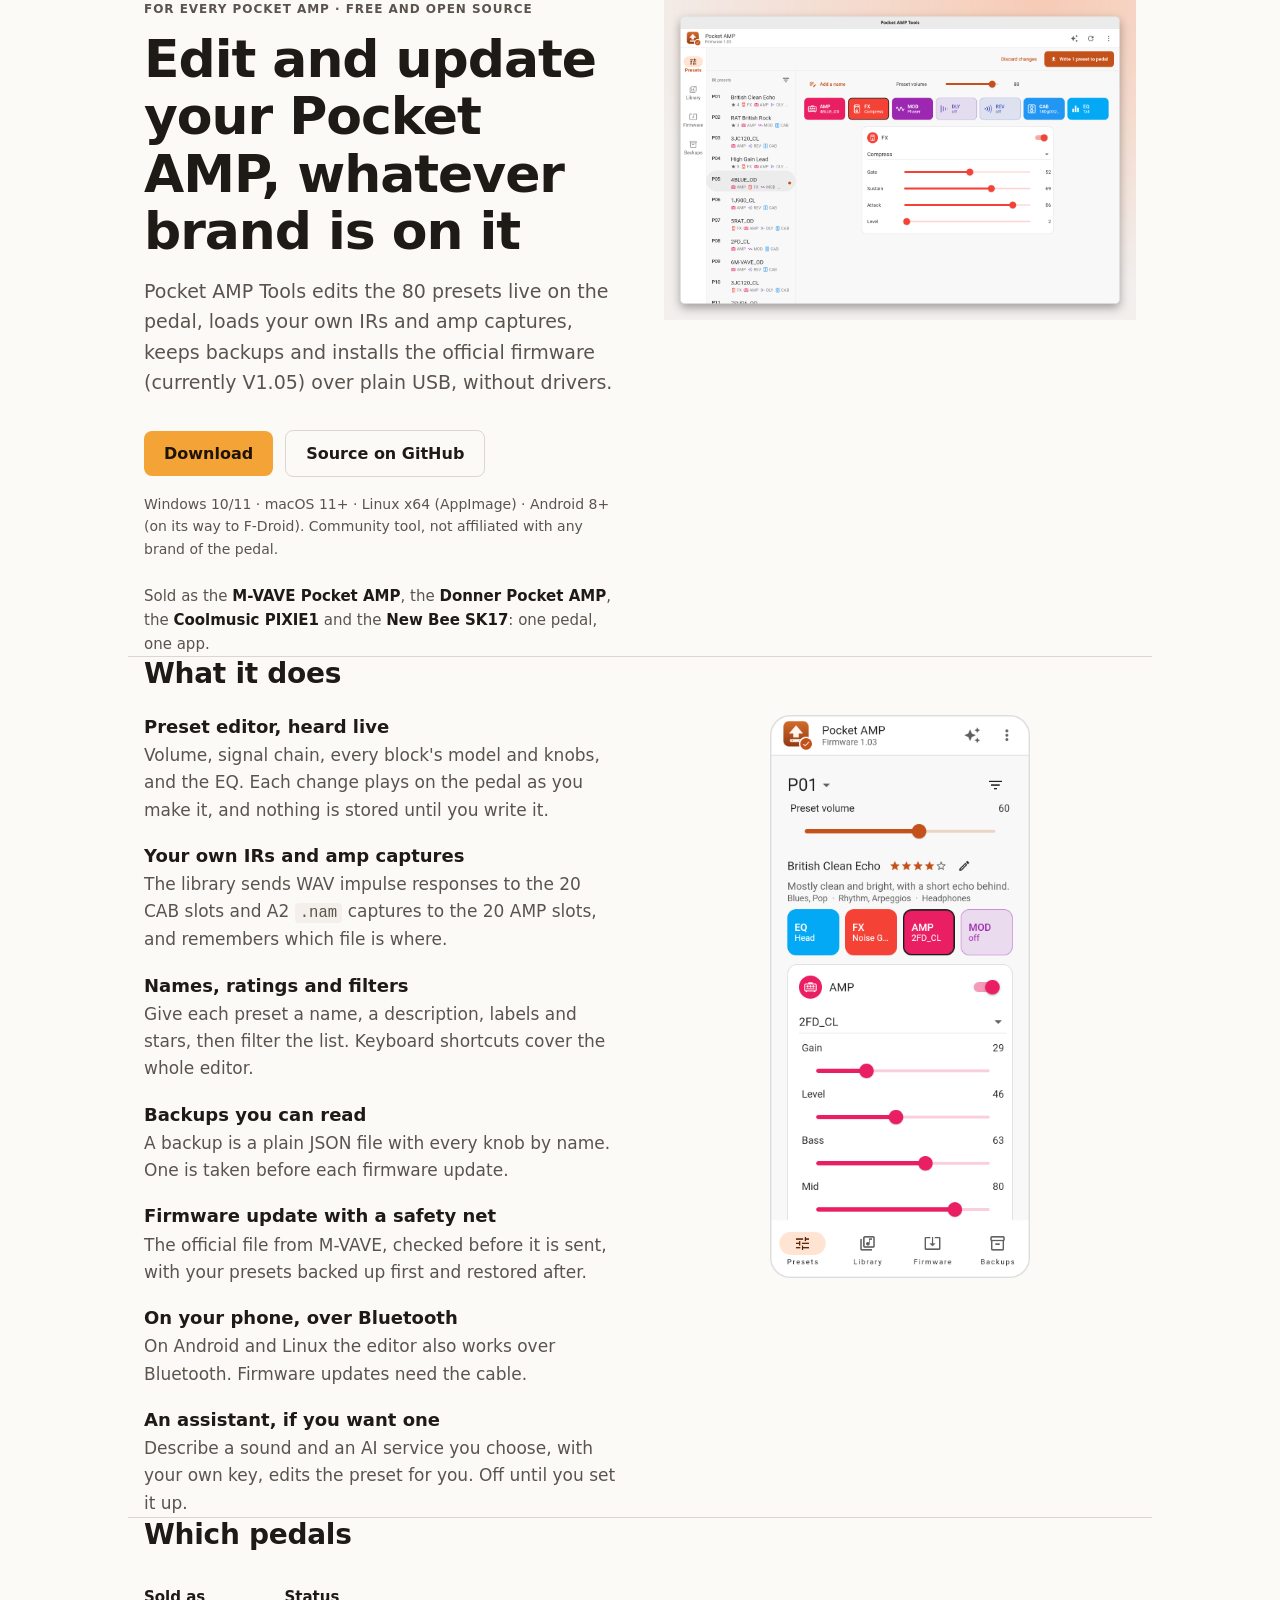
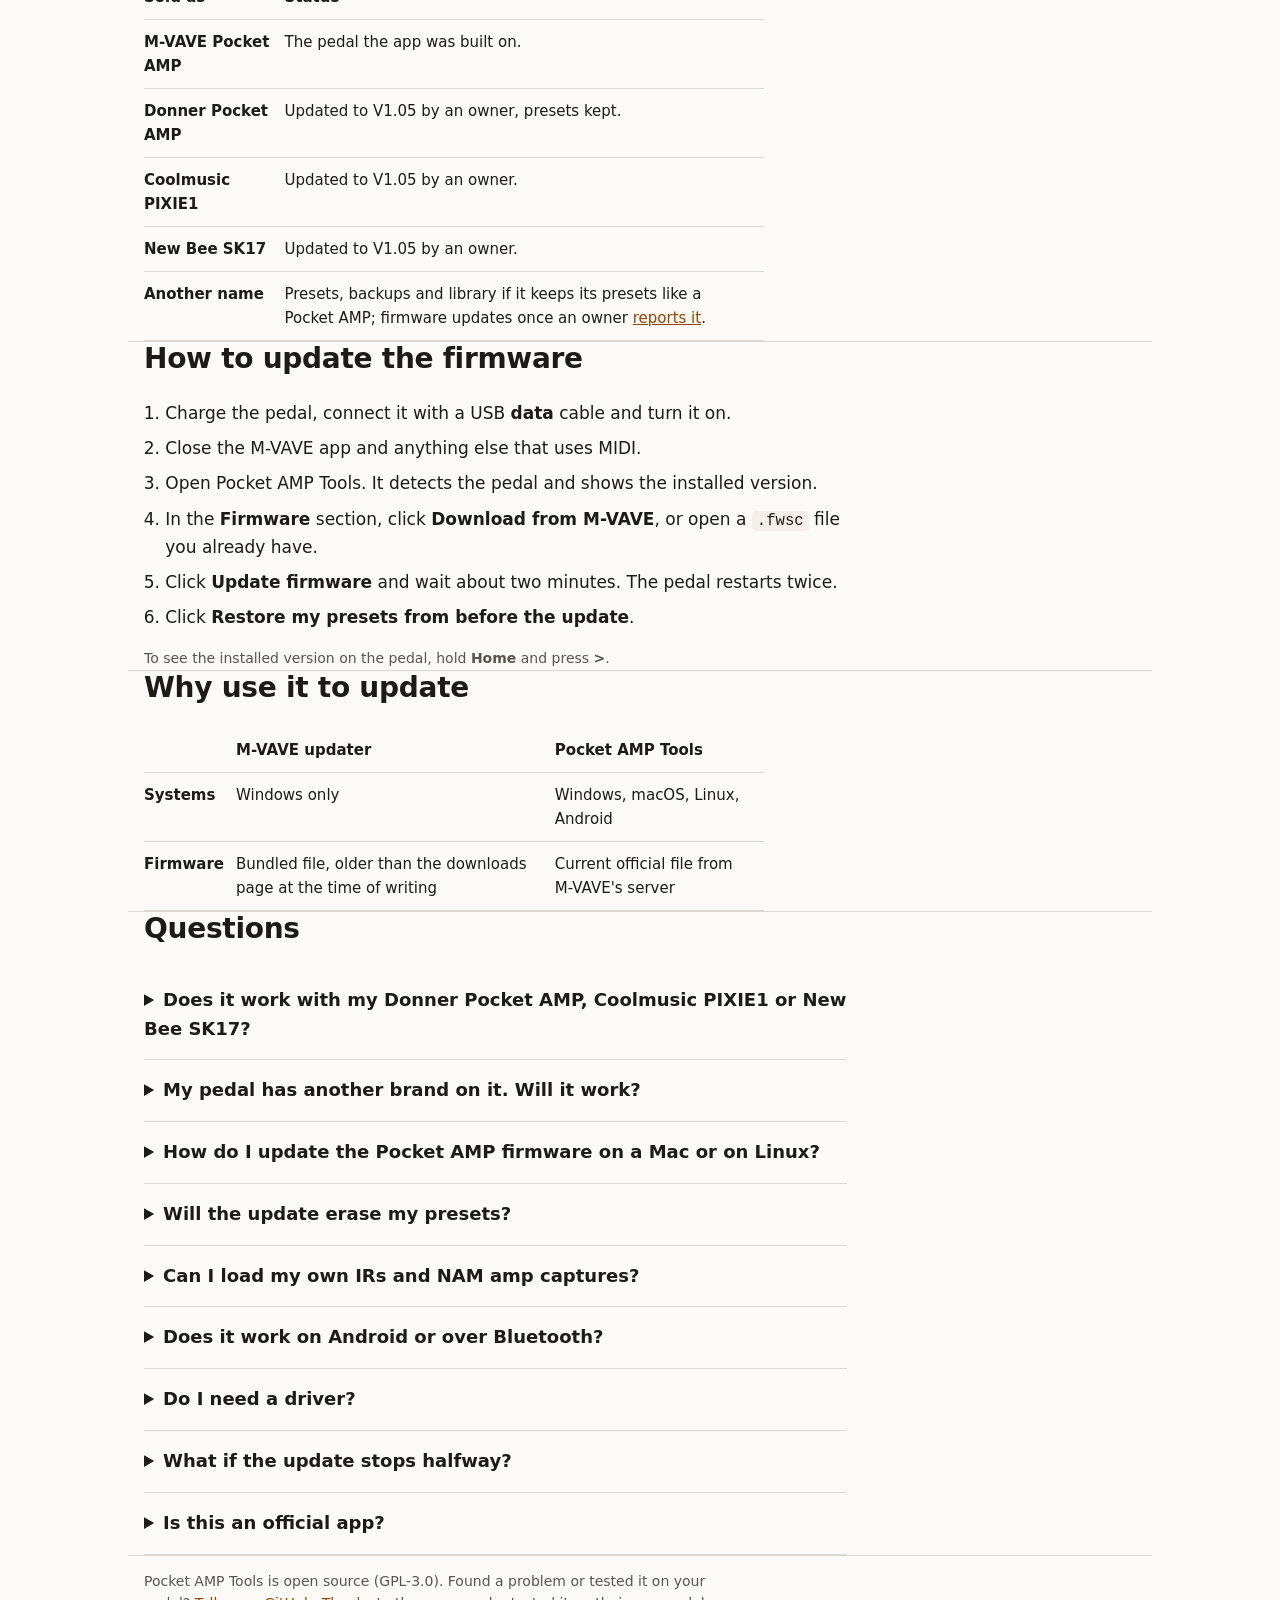
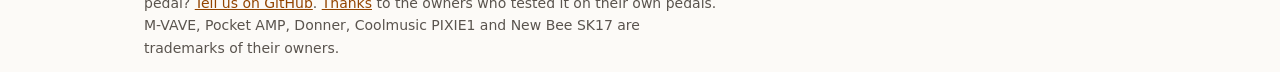
==== docs/index.html @ c62e87e2 "docs: describe 0.3.0 and address every brand of the pedal README, website, store listing and issue f" ====
<!doctype html>
<html lang="en">
<head>
<meta charset="utf-8">
<meta name="viewport" content="width=device-width, initial-scale=1">
<title>Pocket AMP editor and firmware update: M-VAVE, Donner, PIXIE1, SK17 · Pocket AMP Tools</title>
<meta name="description" content="Free, open source app for the Pocket AMP guitar pedal, whatever brand is on it: M-VAVE, Donner, Coolmusic PIXIE1 or New Bee SK17. Edit presets live, load your own IRs and NAM captures, back up, and update the firmware to V1.05 from macOS, Linux, Windows or Android.">
<link rel="canonical" href="https://vitoramaral10.github.io/pocket-amp-tools/">
<meta property="og:type" content="website">
<meta property="og:title" content="Edit and update your Pocket AMP, whatever brand is on it">
<meta property="og:description" content="Free, open source preset editor and firmware updater for the M-VAVE and Donner Pocket AMP, the Coolmusic PIXIE1 and the New Bee SK17. macOS, Linux, Windows and Android.">
<meta property="og:url" content="https://vitoramaral10.github.io/pocket-amp-tools/">
<meta property="og:image" content="https://vitoramaral10.github.io/pocket-amp-tools/social-preview.png">
<meta name="twitter:card" content="summary_large_image">
<meta name="color-scheme" content="light dark">
<link rel="icon" type="image/png" href="icon.png">
<link rel="apple-touch-icon" href="icon.png">
<script type="application/ld+json">
{
  "@context": "https://schema.org",
  "@graph": [
    {
      "@type": "SoftwareApplication",
      "name": "Pocket AMP Tools",
      "description": "Preset editor, IR and amp capture library, backups and firmware updater for the Pocket AMP guitar pedal, sold as the M-VAVE Pocket AMP, Donner Pocket AMP, Coolmusic PIXIE1 and New Bee SK17.",
      "applicationCategory": "MultimediaApplication",
      "operatingSystem": "Windows 10, Windows 11, macOS 11+, Linux, Android 8+",
      "softwareVersion": "0.3.0",
      "license": "https://www.gnu.org/licenses/gpl-3.0.html",
      "offers": {
        "@type": "Offer",
        "price": "0",
        "priceCurrency": "USD"
      },
      "downloadUrl": "https://github.com/vitoramaral10/pocket-amp-tools/releases",
      "codeRepository": "https://github.com/vitoramaral10/pocket-amp-tools",
      "screenshot": "https://vitoramaral10.github.io/pocket-amp-tools/screenshot-light.png"
    },
    {
      "@type": "FAQPage",
      "mainEntity": [
        {
          "@type": "Question",
          "name": "Does it work with my Donner Pocket AMP, Coolmusic PIXIE1 or New Bee SK17?",
          "acceptedAnswer": {
            "@type": "Answer",
            "text": "Yes. They are the same pedal as the M-VAVE Pocket AMP under another name, and owners of each one have updated theirs to firmware V1.05 with this app. Editing presets, backups and the library work the same on all of them. A firmware update needs a separate confirmation, because afterwards the pedal reports itself as a Pocket AMP."
          }
        },
        {
          "@type": "Question",
          "name": "My pedal has another brand on it. Will it work?",
          "acceptedAnswer": {
            "@type": "Answer",
            "text": "Probably, if it is a Pocket AMP inside. A pedal whose name is not on the list but keeps its presets like a Pocket AMP is detected as presets only: editing, backups and the library work, and firmware updates stay blocked until an owner confirms the name. Other pedals are refused, because a different pedal that speaks the same protocol would be bricked by this firmware."
          }
        },
        {
          "@type": "Question",
          "name": "How do I update the Pocket AMP firmware on a Mac or on Linux?",
          "acceptedAnswer": {
            "@type": "Answer",
            "text": "M-VAVE's updater runs only on Windows. Pocket AMP Tools runs on macOS 11 or newer, Linux, Windows and Android: connect the pedal with a USB data cable, open the Firmware section, click Download from M-VAVE, then Update firmware. It takes about two minutes."
          }
        },
        {
          "@type": "Question",
          "name": "Will the update erase my presets?",
          "acceptedAnswer": {
            "@type": "Answer",
            "text": "A firmware update can overwrite some presets and their EQ. The app backs up all 80 presets and their EQ before updating and restores only what changed afterwards."
          }
        },
        {
          "@type": "Question",
          "name": "Can I load my own IRs and NAM amp captures?",
          "acceptedAnswer": {
            "@type": "Answer",
            "text": "Yes. The Library section sends a WAV impulse response (44.1 kHz, mono, 24-bit, 2048 samples) to any of the 20 CAB slots and an A2 .nam capture from TONE3000 to any of the 20 AMP slots, and remembers which file went to which slot."
          }
        },
        {
          "@type": "Question",
          "name": "Does it work on Android or over Bluetooth?",
          "acceptedAnswer": {
            "@type": "Answer",
            "text": "Yes. On Android 8 or newer and on Linux the app reaches the pedal over Bluetooth to read, edit and write presets. Firmware updates always need the USB cable. Windows and macOS use USB only."
          }
        },
        {
          "@type": "Question",
          "name": "Do I need a driver?",
          "acceptedAnswer": {
            "@type": "Answer",
            "text": "No. The pedal is a standard USB-MIDI device, and the app uses the MIDI support built into Windows, macOS, Linux and Android."
          }
        },
        {
          "@type": "Question",
          "name": "What if the update stops halfway?",
          "acceptedAnswer": {
            "@type": "Answer",
            "text": "Reconnect the pedal and click Detect pedal. A pedal left in update mode is shown as such, and Resume update writes the firmware again."
          }
        },
        {
          "@type": "Question",
          "name": "Is this an official app?",
          "acceptedAnswer": {
            "@type": "Answer",
            "text": "No. It is a free community tool under the GPL-3.0 license, not affiliated with M-VAVE, Donner, Coolmusic or New Bee. It installs the official firmware file published by M-VAVE and does not ship the firmware itself."
          }
        }
      ]
    }
  ]
}
</script>
<style>
:root {
  --bg: oklch(0.985 0.004 70);
  --surface: oklch(0.955 0.008 70);
  --content: oklch(0.22 0.01 70);
  --content-muted: oklch(0.45 0.012 70);
  --border: oklch(0.88 0.01 70);
  --accent: oklch(0.78 0.15 70);
  --accent-hover: oklch(0.72 0.15 70);
  --accent-fg: oklch(0.2 0.03 70);
  --link: oklch(0.48 0.13 55);
  --ring: oklch(0.55 0.15 55);
  --radius: 8px;
}
@media (prefers-color-scheme: dark) {
  :root {
    --bg: oklch(0.17 0.006 70);
    --surface: oklch(0.22 0.008 70);
    --content: oklch(0.93 0.006 70);
    --content-muted: oklch(0.72 0.01 70);
    --border: oklch(0.32 0.01 70);
    --accent: oklch(0.8 0.13 70);
    --accent-hover: oklch(0.85 0.12 70);
    --link: oklch(0.82 0.11 70);
    --ring: oklch(0.82 0.11 70);
  }
}
* { box-sizing: border-box; }
body {
  margin: 0;
  background: var(--bg);
  color: var(--content);
  font: 400 17px/1.6 system-ui, -apple-system, "Segoe UI", Roboto, sans-serif;
}
.wrap { max-width: 64rem; margin: 0 auto; padding: 0 16px; }
.prose { max-width: 65ch; }
a { color: var(--link); }
a:focus-visible, summary:focus-visible { outline: 2px solid var(--ring); outline-offset: 3px; border-radius: 4px; }
header { padding: 64px 0 48px; }
.eyebrow { font-size: 12px; font-weight: 600; letter-spacing: .08em; text-transform: uppercase; color: var(--content-muted); margin: 0 0 12px; }
h1 { font-size: clamp(32px, 5vw, 52px); line-height: 1.1; letter-spacing: -.02em; font-weight: 700; margin: 0 0 16px; max-width: 20ch; }
.lead { font-size: 19px; color: var(--content-muted); margin: 0 0 32px; }
.actions { display: flex; flex-wrap: wrap; gap: 12px; align-items: center; }
.btn {
  display: inline-flex; align-items: center; min-height: 44px; padding: 10px 20px;
  border-radius: var(--radius); font-weight: 600; font-size: 16px; text-decoration: none;
  transition: background-color .15s ease-out;
}
.btn-primary { background: var(--accent); color: var(--accent-fg); }
.btn-primary:hover { background: var(--accent-hover); }
.btn-secondary { color: var(--content); border: 1px solid var(--border); }
.btn-secondary:hover { background: var(--surface); }
.btn:focus-visible { outline: 2px solid var(--ring); outline-offset: 3px; }
.note { font-size: 14px; color: var(--content-muted); margin: 16px 0 0; }
.shot { display: block; width: 100%; max-width: 480px; height: auto; }
.phone { display: block; width: 100%; max-width: 260px; height: auto; margin: 0 auto; }
.brands { font-size: 15px; color: var(--content-muted); margin: 24px 0 0; }
.brands strong { color: var(--content); font-weight: 600; }
h3 { font-size: 18px; line-height: 1.3; font-weight: 600; margin: 0 0 4px; }
.features { list-style: none; padding: 0; }
.features li + li { margin-top: 20px; }
.features p { margin: 0; color: var(--content-muted); }
section { padding: 48px 0; border-top: 1px solid var(--border); }
h2 { font-size: 28px; line-height: 1.2; letter-spacing: -.01em; font-weight: 600; margin: 0 0 24px; }
.grid { display: grid; gap: 48px; align-items: start; }
@media (min-width: 860px) { .grid { grid-template-columns: 1fr 1fr; } }
ol, ul { padding-left: 1.25em; margin: 0; }
li + li { margin-top: 8px; }
table { border-collapse: collapse; width: 100%; font-size: 15px; }
th, td { text-align: left; padding: 10px 12px 10px 0; border-bottom: 1px solid var(--border); vertical-align: top; }
th { font-weight: 600; }
details { border-bottom: 1px solid var(--border); padding: 16px 0; }
summary { cursor: pointer; font-weight: 600; font-size: 18px; }
details p { margin: 12px 0 0; color: var(--content-muted); }
footer { padding: 32px 0 64px; border-top: 1px solid var(--border); font-size: 14px; color: var(--content-muted); }
code { font-size: .92em; background: var(--surface); padding: 1px 5px; border-radius: 4px; }
@media (prefers-reduced-motion: reduce) { * { transition-duration: .01ms !important; } }
</style>
</head>
<body>
<main>
  <header class="wrap">
    <div class="grid">
      <div>
        <p class="eyebrow">For every Pocket AMP · free and open source</p>
        <h1>Edit and update your Pocket AMP, whatever brand is on it</h1>
        <p class="lead prose">Pocket AMP Tools edits the 80 presets live on the pedal, loads your own IRs and amp captures, keeps backups and installs the official firmware (currently V1.05) over plain USB, without drivers.</p>
        <div class="actions">
          <a class="btn btn-primary" href="https://github.com/vitoramaral10/pocket-amp-tools/releases">Download</a>
          <a class="btn btn-secondary" href="https://github.com/vitoramaral10/pocket-amp-tools">Source on GitHub</a>
        </div>
        <p class="note">Windows 10/11 · macOS 11+ · Linux x64 (AppImage) · Android 8+ (on its way to F-Droid). Community tool, not affiliated with any brand of the pedal.</p>
        <p class="brands">Sold as the <strong>M-VAVE Pocket AMP</strong>, the <strong>Donner Pocket AMP</strong>, the <strong>Coolmusic PIXIE1</strong> and the <strong>New Bee SK17</strong>: one pedal, one app.</p>
      </div>
      <picture>
        <source srcset="screenshot-dark.png" media="(prefers-color-scheme: dark)">
        <img class="shot" src="screenshot-light.png" width="2752" height="1864" alt="Pocket AMP Tools window: the preset editor with the 80 presets, the signal chain, and the open block's model and knobs, played live on the pedal">
      </picture>
    </div>
  </header>

  <section class="wrap">
    <h2>What it does</h2>
    <div class="grid">
      <ul class="features prose">
        <li><h3>Preset editor, heard live</h3>
          <p>Volume, signal chain, every block's model and knobs, and the EQ. Each change plays on the pedal as you make it, and nothing is stored until you write it.</p></li>
        <li><h3>Your own IRs and amp captures</h3>
          <p>The library sends WAV impulse responses to the 20 CAB slots and A2 <code>.nam</code> captures to the 20 AMP slots, and remembers which file is where.</p></li>
        <li><h3>Names, ratings and filters</h3>
          <p>Give each preset a name, a description, labels and stars, then filter the list. Keyboard shortcuts cover the whole editor.</p></li>
        <li><h3>Backups you can read</h3>
          <p>A backup is a plain JSON file with every knob by name. One is taken before each firmware update.</p></li>
        <li><h3>Firmware update with a safety net</h3>
          <p>The official file from M-VAVE, checked before it is sent, with your presets backed up first and restored after.</p></li>
        <li><h3>On your phone, over Bluetooth</h3>
          <p>On Android and Linux the editor also works over Bluetooth. Firmware updates need the cable.</p></li>
        <li><h3>An assistant, if you want one</h3>
          <p>Describe a sound and an AI service you choose, with your own key, edits the preset for you. Off until you set it up.</p></li>
      </ul>
      <picture>
        <source srcset="screenshot-phone-dark.png" media="(prefers-color-scheme: dark)">
        <img class="phone" src="screenshot-phone-light.png" width="720" height="1560" loading="lazy" alt="Pocket AMP Tools on a phone: a preset with its name and rating, the signal chain and the knobs of the AMP block">
      </picture>
    </div>
  </section>

  <section class="wrap">
    <h2>Which pedals</h2>
    <table class="prose">
      <thead><tr><th scope="col">Sold as</th><th scope="col">Status</th></tr></thead>
      <tbody>
        <tr><th scope="row">M-VAVE Pocket AMP</th><td>The pedal the app was built on.</td></tr>
        <tr><th scope="row">Donner Pocket AMP</th><td>Updated to V1.05 by an owner, presets kept.</td></tr>
        <tr><th scope="row">Coolmusic PIXIE1</th><td>Updated to V1.05 by an owner.</td></tr>
        <tr><th scope="row">New Bee SK17</th><td>Updated to V1.05 by an owner.</td></tr>
        <tr><th scope="row">Another name</th><td>Presets, backups and library if it keeps its presets like a Pocket AMP; firmware updates once an owner <a href="https://github.com/vitoramaral10/pocket-amp-tools/issues/new/choose">reports it</a>.</td></tr>
      </tbody>
    </table>
  </section>

  <section class="wrap">
    <h2>How to update the firmware</h2>
    <ol class="prose">
      <li>Charge the pedal, connect it with a USB <strong>data</strong> cable and turn it on.</li>
      <li>Close the M-VAVE app and anything else that uses MIDI.</li>
      <li>Open Pocket AMP Tools. It detects the pedal and shows the installed version.</li>
      <li>In the <strong>Firmware</strong> section, click <strong>Download from M-VAVE</strong>, or open a <code>.fwsc</code> file you already have.</li>
      <li>Click <strong>Update firmware</strong> and wait about two minutes. The pedal restarts twice.</li>
      <li>Click <strong>Restore my presets from before the update</strong>.</li>
    </ol>
    <p class="note">To see the installed version on the pedal, hold <strong>Home</strong> and press <strong>&gt;</strong>.</p>
  </section>

  <section class="wrap">
    <h2>Why use it to update</h2>
    <table class="prose">
      <thead><tr><th scope="col"></th><th scope="col">M-VAVE updater</th><th scope="col">Pocket AMP Tools</th></tr></thead>
      <tbody>
        <tr><th scope="row">Systems</th><td>Windows only</td><td>Windows, macOS, Linux, Android</td></tr>
        <tr><th scope="row">Firmware</th><td>Bundled file, older than the downloads page at the time of writing</td><td>Current official file from M-VAVE's server</td></tr>
      </tbody>
    </table>
  </section>

  <section class="wrap">
    <h2>Questions</h2>
    <div class="prose">
      <details><summary>Does it work with my Donner Pocket AMP, Coolmusic PIXIE1 or New Bee SK17?</summary>
        <p>Yes. They are the same pedal as the M-VAVE Pocket AMP under another name, and owners of each one have updated theirs to firmware V1.05 with this app. Editing presets, backups and the library work the same on all of them. A firmware update asks for a separate confirmation, because afterwards the pedal reports itself as a Pocket AMP and there may be no firmware of the original brand to go back to.</p></details>
      <details><summary>My pedal has another brand on it. Will it work?</summary>
        <p>Probably, if it is a Pocket AMP inside. A pedal whose name is not on the list but keeps its presets like a Pocket AMP is detected as <em>presets only</em>: editing, backups and the library work, and firmware updates stay blocked until an owner confirms the name. A different pedal that speaks the same protocol would be bricked by this firmware, so it is refused. <a href="https://github.com/vitoramaral10/pocket-amp-tools/issues/new/choose">Report yours on GitHub</a> to get it listed.</p></details>
      <details><summary>How do I update the Pocket AMP firmware on a Mac or on Linux?</summary>
        <p>M-VAVE's updater runs only on Windows. This app runs on macOS 11 or newer, Linux, Windows and Android: connect the pedal with a USB data cable, open the <strong>Firmware</strong> section, click <strong>Download from M-VAVE</strong>, then <strong>Update firmware</strong>. On a Mac the app is not signed, so the first time right-click it and choose <strong>Open</strong>.</p></details>
      <details><summary>Will the update erase my presets?</summary>
        <p>A firmware update can overwrite some presets and their EQ. The app backs up all 80 presets and their EQ before updating, and restores only what changed. You can also save a backup to a file at any time.</p></details>
      <details><summary>Can I load my own IRs and NAM amp captures?</summary>
        <p>Yes. The <strong>Library</strong> section sends a WAV impulse response (44.1 kHz, mono, 24-bit, 2048 samples) to any of the 20 CAB slots, and an A2 <code>.nam</code> capture from TONE3000 to any of the 20 AMP slots. The pedal cannot give a file back, so the app remembers which one went to which slot.</p></details>
      <details><summary>Does it work on Android or over Bluetooth?</summary>
        <p>Yes. On Android 8 or newer and on Linux the app reaches the pedal over Bluetooth to read, edit and write presets. Firmware updates always need the USB cable (an OTG cable on a phone). Windows and macOS use USB only.</p></details>
      <details><summary>Do I need a driver?</summary>
        <p>No. The pedal is a standard USB-MIDI device. Use a data cable: many USB cables only charge.</p></details>
      <details><summary>What if the update stops halfway?</summary>
        <p>Don't unplug in a hurry. Reconnect the pedal and click <strong>Detect pedal</strong>. A pedal left in update mode is shown as such, and <strong>Resume update</strong> writes the firmware again.</p></details>
      <details><summary>Is this an official app?</summary>
        <p>No. It is a free community tool under GPL-3.0, not affiliated with M-VAVE, Donner, Coolmusic or New Bee. It installs the official firmware file from M-VAVE and does not ship the firmware itself. Use it at your own risk.</p></details>
    </div>
  </section>
</main>
<footer class="wrap">
  <p class="prose">Pocket AMP Tools is open source (GPL-3.0). Found a problem or tested it on your pedal? <a href="https://github.com/vitoramaral10/pocket-amp-tools/issues/new/choose">Tell us on GitHub</a>. <a href="https://github.com/vitoramaral10/pocket-amp-tools#thanks">Thanks</a> to the owners who tested it on their own pedals. M-VAVE, Pocket AMP, Donner, Coolmusic PIXIE1 and New Bee SK17 are trademarks of their owners.</p>
</footer>
</body>
</html>
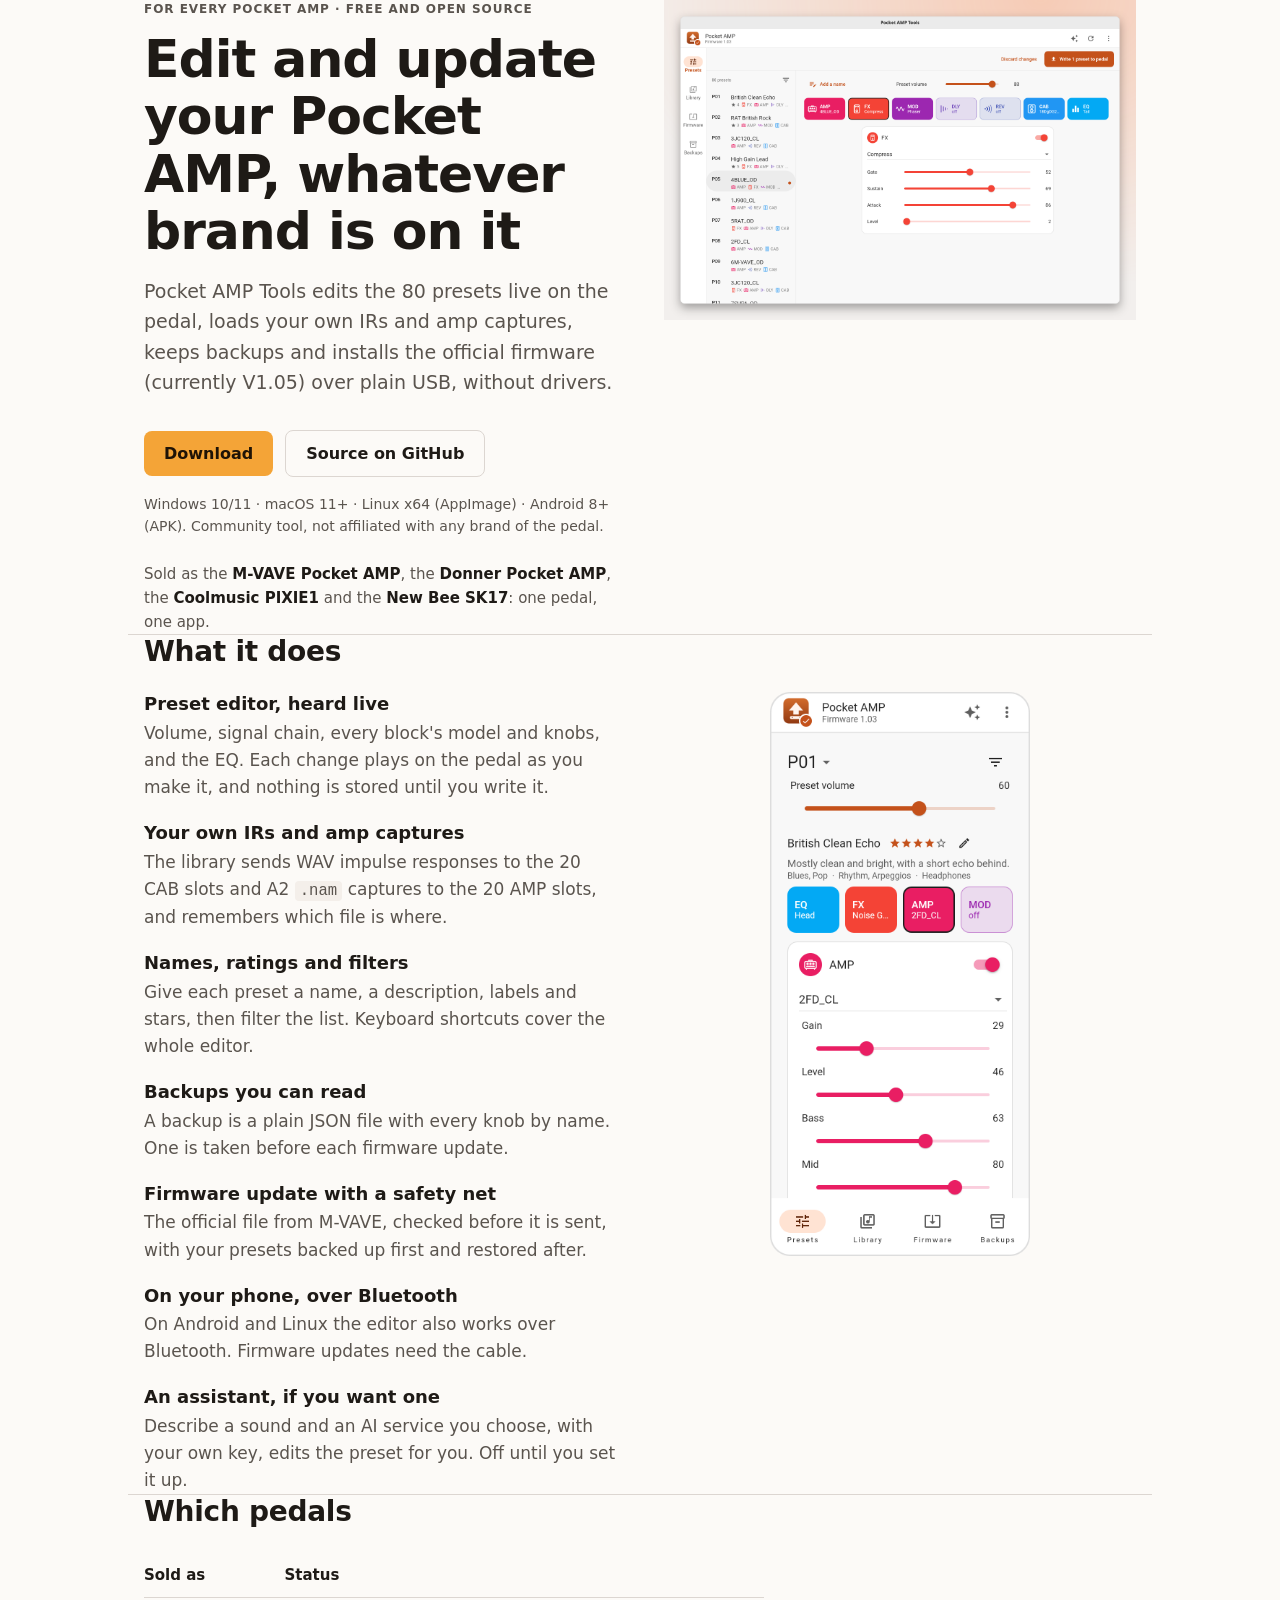
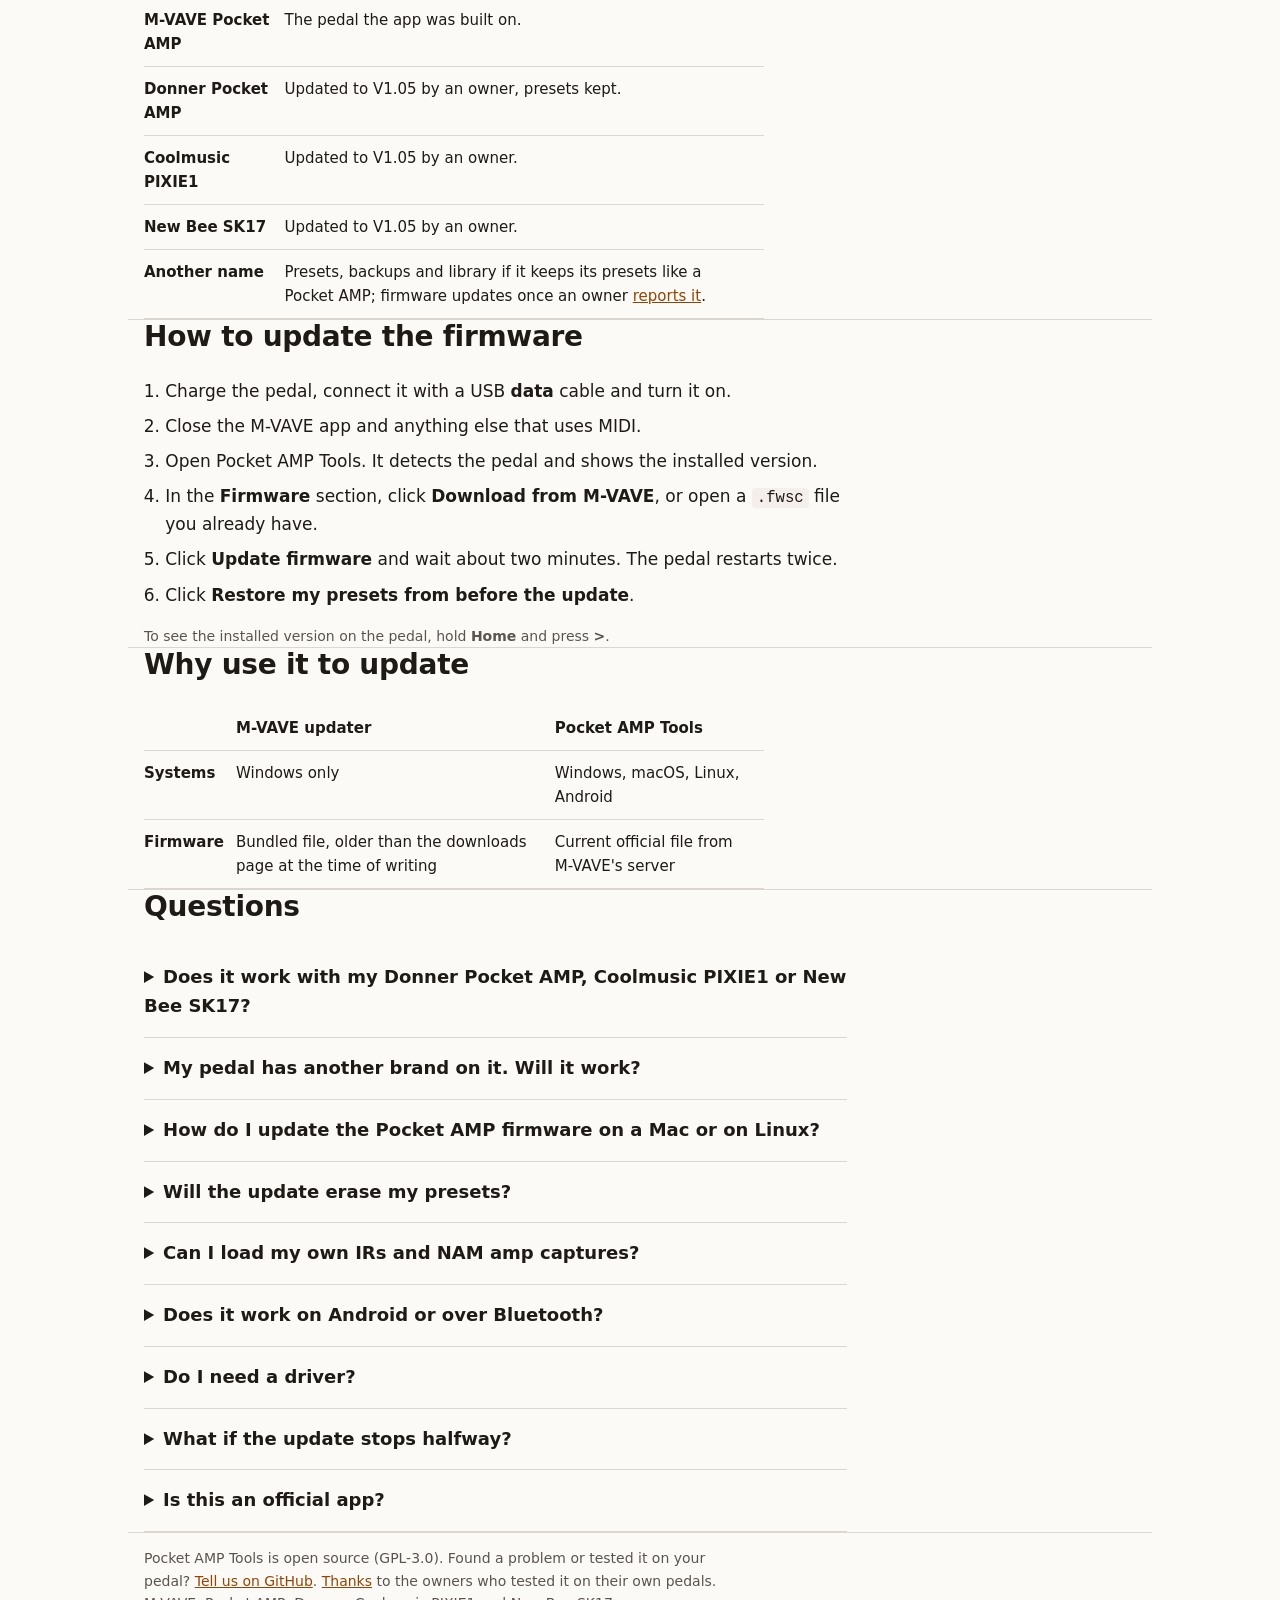
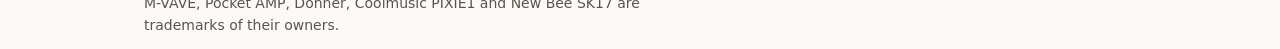
==== commit cc2e973b: "ci: build a signed Android APK for the releases page Gradle keeps the APK unsigned, as F-Droid needs" ====
--- a/docs/index.html
+++ b/docs/index.html
@@ -207,7 +207,7 @@
           <a class="btn btn-primary" href="https://github.com/vitoramaral10/pocket-amp-tools/releases">Download</a>
           <a class="btn btn-secondary" href="https://github.com/vitoramaral10/pocket-amp-tools">Source on GitHub</a>
         </div>
-        <p class="note">Windows 10/11 · macOS 11+ · Linux x64 (AppImage) · Android 8+ (on its way to F-Droid). Community tool, not affiliated with any brand of the pedal.</p>
+        <p class="note">Windows 10/11 · macOS 11+ · Linux x64 (AppImage) · Android 8+ (APK). Community tool, not affiliated with any brand of the pedal.</p>
         <p class="brands">Sold as the <strong>M-VAVE Pocket AMP</strong>, the <strong>Donner Pocket AMP</strong>, the <strong>Coolmusic PIXIE1</strong> and the <strong>New Bee SK17</strong>: one pedal, one app.</p>
       </div>
       <picture>
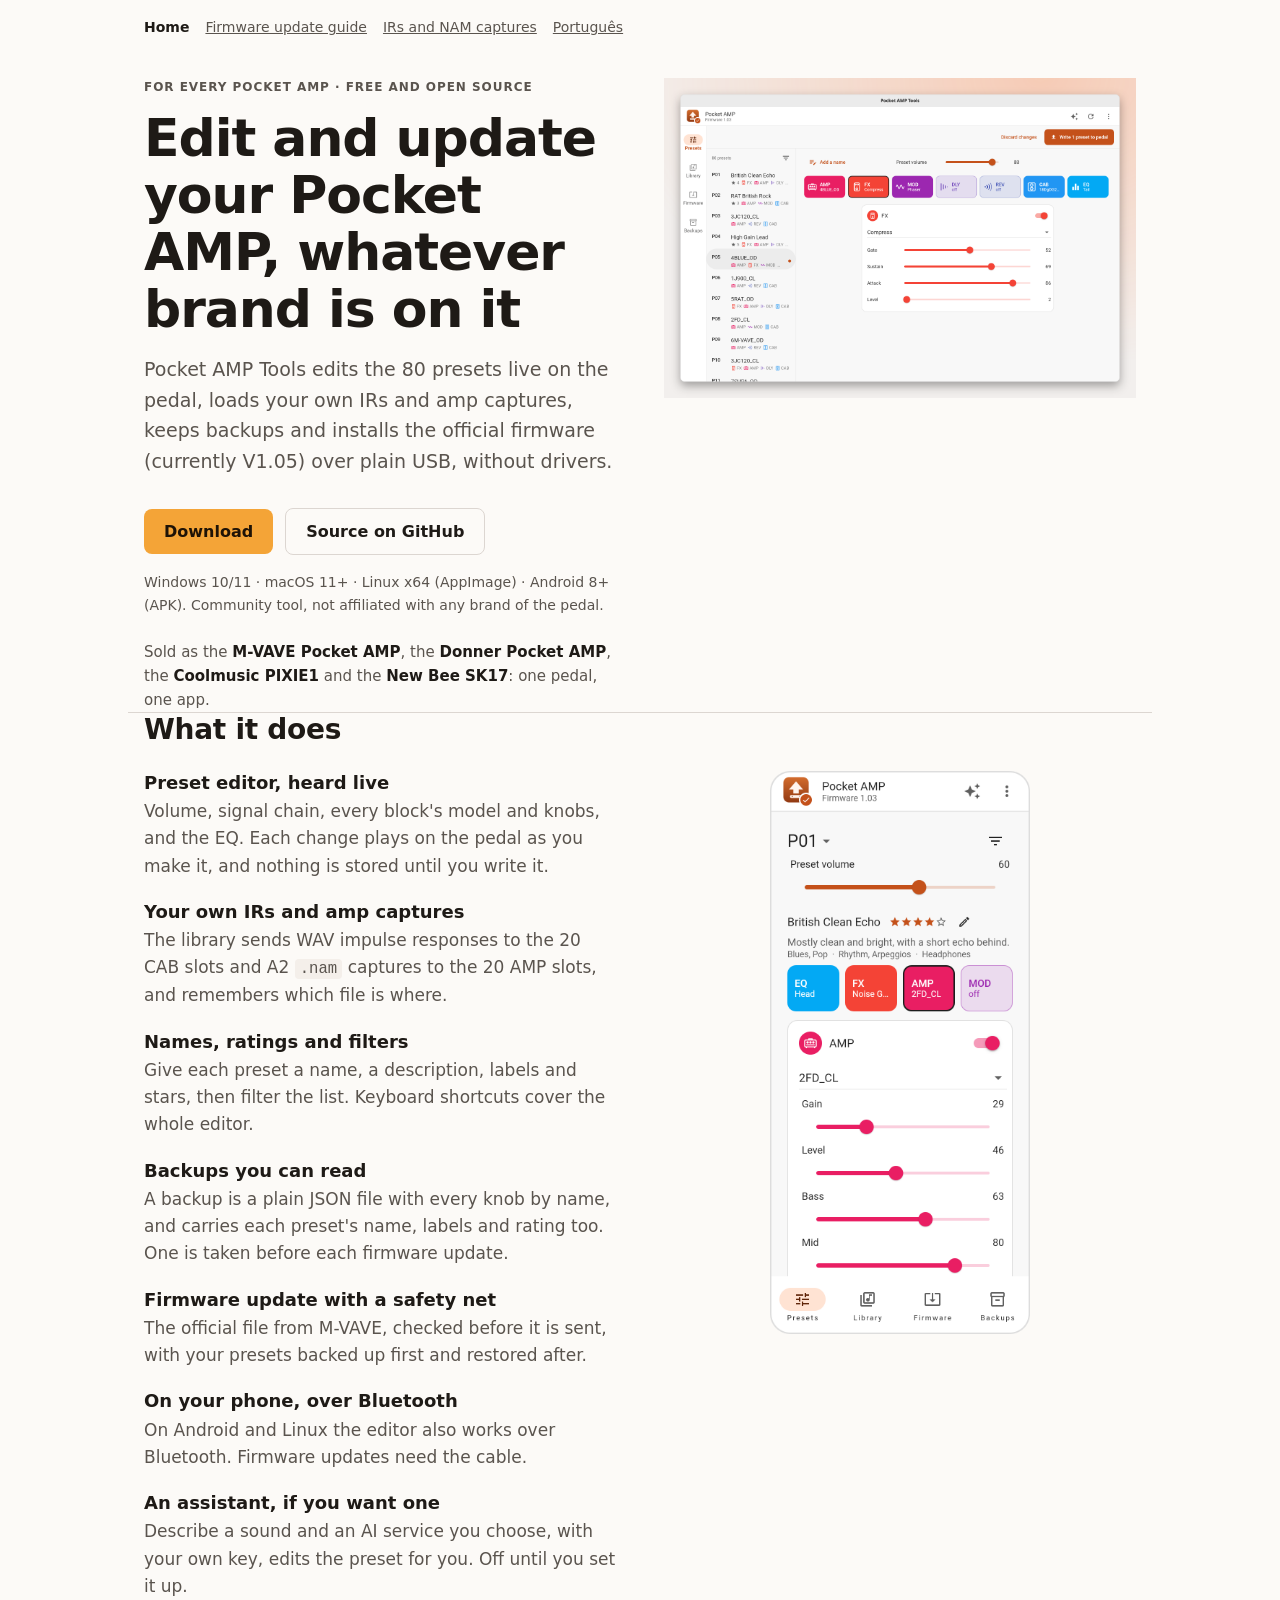
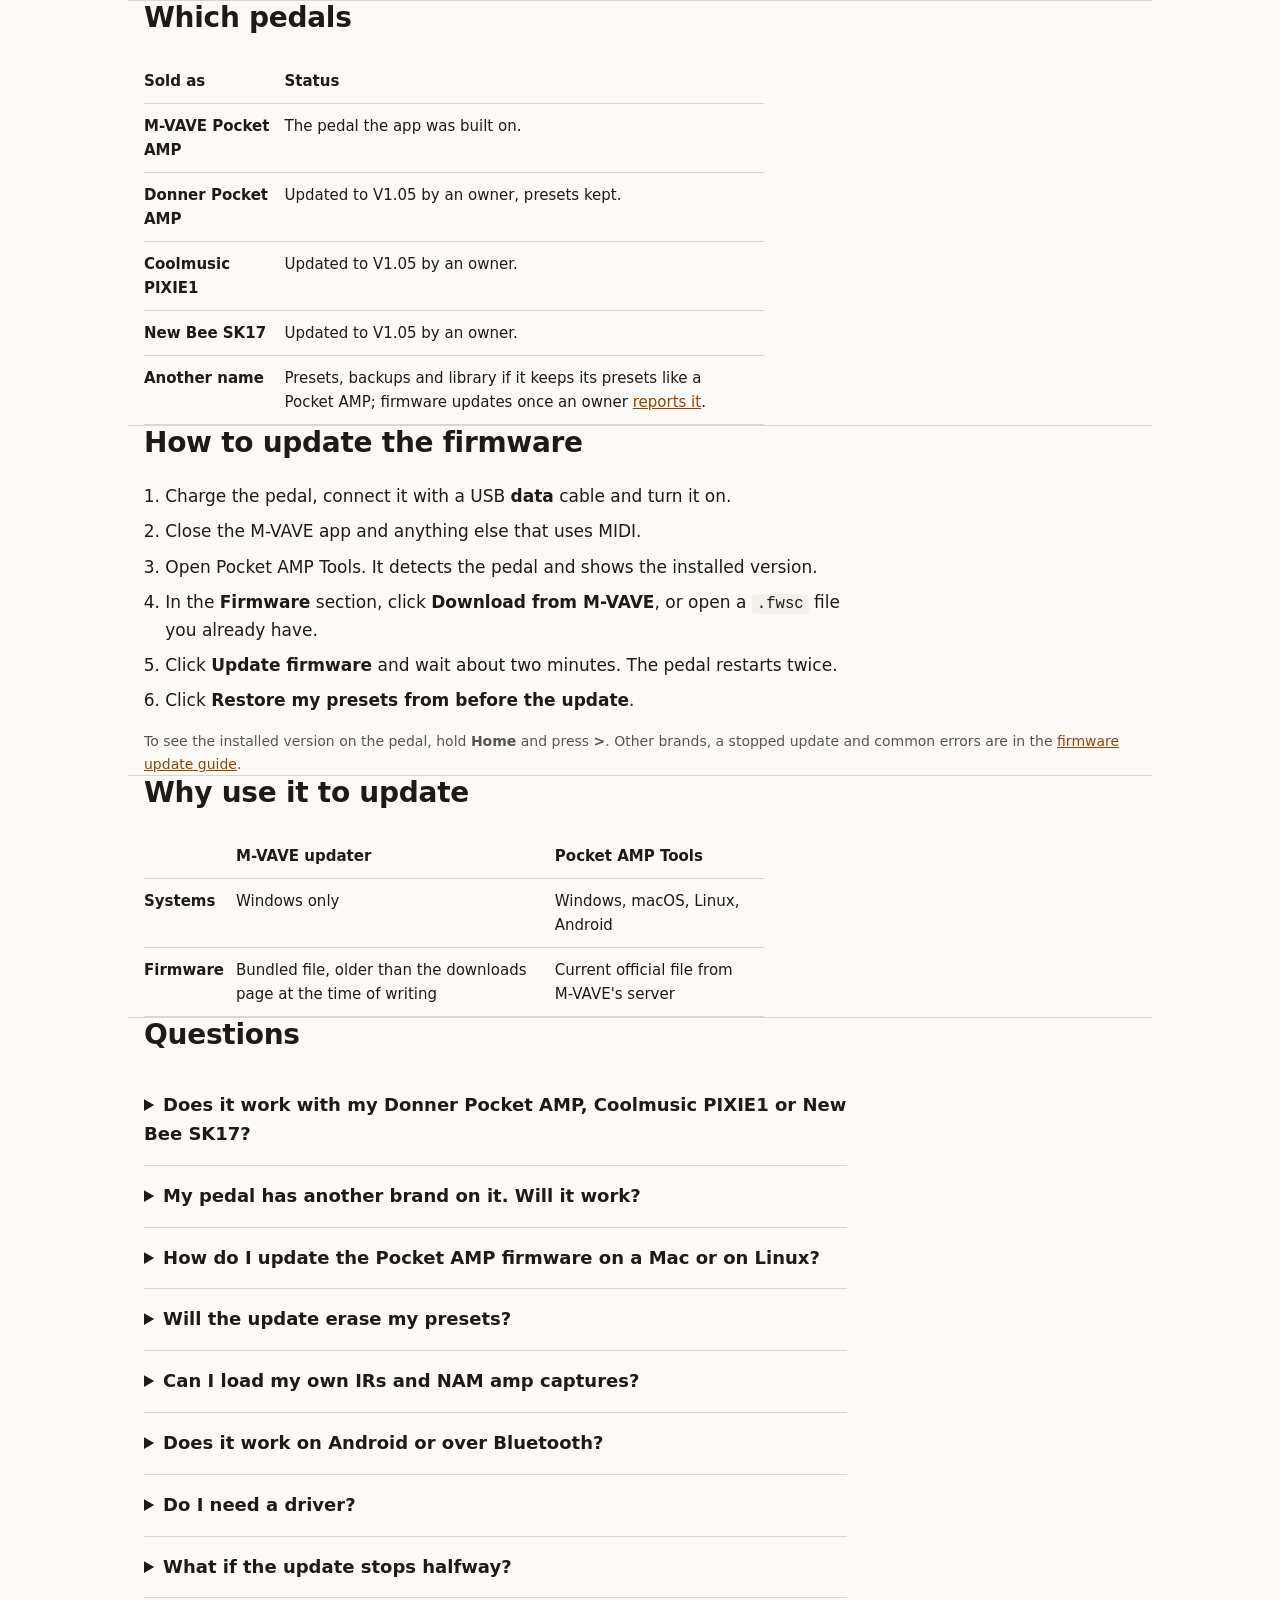
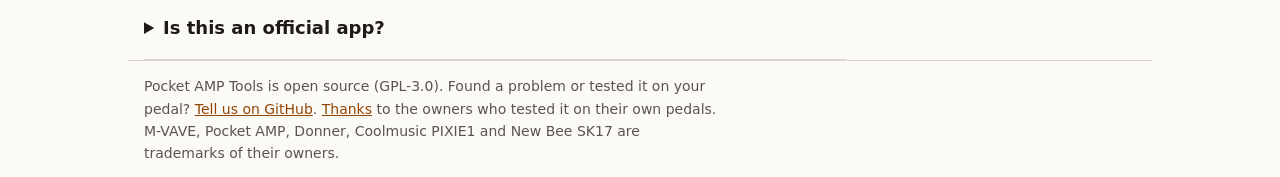
==== commit c861dc82: "docs(site): add firmware and IR/NAM guides, and a Portuguese version The site was one English page, " ====
--- a/docs/index.html
+++ b/docs/index.html
@@ -6,6 +6,9 @@
 <title>Pocket AMP editor and firmware update: M-VAVE, Donner, PIXIE1, SK17 · Pocket AMP Tools</title>
 <meta name="description" content="Free, open source app for the Pocket AMP guitar pedal, whatever brand is on it: M-VAVE, Donner, Coolmusic PIXIE1 or New Bee SK17. Edit presets live, load your own IRs and NAM captures, back up, and update the firmware to V1.05 from macOS, Linux, Windows or Android.">
 <link rel="canonical" href="https://vitoramaral10.github.io/pocket-amp-tools/">
+<link rel="alternate" hreflang="en" href="https://vitoramaral10.github.io/pocket-amp-tools/">
+<link rel="alternate" hreflang="pt-BR" href="https://vitoramaral10.github.io/pocket-amp-tools/pt-br/">
+<link rel="alternate" hreflang="x-default" href="https://vitoramaral10.github.io/pocket-amp-tools/">
 <meta property="og:type" content="website">
 <meta property="og:title" content="Edit and update your Pocket AMP, whatever brand is on it">
 <meta property="og:description" content="Free, open source preset editor and firmware updater for the M-VAVE and Donner Pocket AMP, the Coolmusic PIXIE1 and the New Bee SK17. macOS, Linux, Windows and Android.">
@@ -25,7 +28,7 @@
       "description": "Preset editor, IR and amp capture library, backups and firmware updater for the Pocket AMP guitar pedal, sold as the M-VAVE Pocket AMP, Donner Pocket AMP, Coolmusic PIXIE1 and New Bee SK17.",
       "applicationCategory": "MultimediaApplication",
       "operatingSystem": "Windows 10, Windows 11, macOS 11+, Linux, Android 8+",
-      "softwareVersion": "0.3.0",
+      "softwareVersion": "0.5.0",
       "license": "https://www.gnu.org/licenses/gpl-3.0.html",
       "offers": {
         "@type": "Offer",
@@ -116,86 +119,15 @@
   ]
 }
 </script>
-<style>
-:root {
-  --bg: oklch(0.985 0.004 70);
-  --surface: oklch(0.955 0.008 70);
-  --content: oklch(0.22 0.01 70);
-  --content-muted: oklch(0.45 0.012 70);
-  --border: oklch(0.88 0.01 70);
-  --accent: oklch(0.78 0.15 70);
-  --accent-hover: oklch(0.72 0.15 70);
-  --accent-fg: oklch(0.2 0.03 70);
-  --link: oklch(0.48 0.13 55);
-  --ring: oklch(0.55 0.15 55);
-  --radius: 8px;
-}
-@media (prefers-color-scheme: dark) {
-  :root {
-    --bg: oklch(0.17 0.006 70);
-    --surface: oklch(0.22 0.008 70);
-    --content: oklch(0.93 0.006 70);
-    --content-muted: oklch(0.72 0.01 70);
-    --border: oklch(0.32 0.01 70);
-    --accent: oklch(0.8 0.13 70);
-    --accent-hover: oklch(0.85 0.12 70);
-    --link: oklch(0.82 0.11 70);
-    --ring: oklch(0.82 0.11 70);
-  }
-}
-* { box-sizing: border-box; }
-body {
-  margin: 0;
-  background: var(--bg);
-  color: var(--content);
-  font: 400 17px/1.6 system-ui, -apple-system, "Segoe UI", Roboto, sans-serif;
-}
-.wrap { max-width: 64rem; margin: 0 auto; padding: 0 16px; }
-.prose { max-width: 65ch; }
-a { color: var(--link); }
-a:focus-visible, summary:focus-visible { outline: 2px solid var(--ring); outline-offset: 3px; border-radius: 4px; }
-header { padding: 64px 0 48px; }
-.eyebrow { font-size: 12px; font-weight: 600; letter-spacing: .08em; text-transform: uppercase; color: var(--content-muted); margin: 0 0 12px; }
-h1 { font-size: clamp(32px, 5vw, 52px); line-height: 1.1; letter-spacing: -.02em; font-weight: 700; margin: 0 0 16px; max-width: 20ch; }
-.lead { font-size: 19px; color: var(--content-muted); margin: 0 0 32px; }
-.actions { display: flex; flex-wrap: wrap; gap: 12px; align-items: center; }
-.btn {
-  display: inline-flex; align-items: center; min-height: 44px; padding: 10px 20px;
-  border-radius: var(--radius); font-weight: 600; font-size: 16px; text-decoration: none;
-  transition: background-color .15s ease-out;
-}
-.btn-primary { background: var(--accent); color: var(--accent-fg); }
-.btn-primary:hover { background: var(--accent-hover); }
-.btn-secondary { color: var(--content); border: 1px solid var(--border); }
-.btn-secondary:hover { background: var(--surface); }
-.btn:focus-visible { outline: 2px solid var(--ring); outline-offset: 3px; }
-.note { font-size: 14px; color: var(--content-muted); margin: 16px 0 0; }
-.shot { display: block; width: 100%; max-width: 480px; height: auto; }
-.phone { display: block; width: 100%; max-width: 260px; height: auto; margin: 0 auto; }
-.brands { font-size: 15px; color: var(--content-muted); margin: 24px 0 0; }
-.brands strong { color: var(--content); font-weight: 600; }
-h3 { font-size: 18px; line-height: 1.3; font-weight: 600; margin: 0 0 4px; }
-.features { list-style: none; padding: 0; }
-.features li + li { margin-top: 20px; }
-.features p { margin: 0; color: var(--content-muted); }
-section { padding: 48px 0; border-top: 1px solid var(--border); }
-h2 { font-size: 28px; line-height: 1.2; letter-spacing: -.01em; font-weight: 600; margin: 0 0 24px; }
-.grid { display: grid; gap: 48px; align-items: start; }
-@media (min-width: 860px) { .grid { grid-template-columns: 1fr 1fr; } }
-ol, ul { padding-left: 1.25em; margin: 0; }
-li + li { margin-top: 8px; }
-table { border-collapse: collapse; width: 100%; font-size: 15px; }
-th, td { text-align: left; padding: 10px 12px 10px 0; border-bottom: 1px solid var(--border); vertical-align: top; }
-th { font-weight: 600; }
-details { border-bottom: 1px solid var(--border); padding: 16px 0; }
-summary { cursor: pointer; font-weight: 600; font-size: 18px; }
-details p { margin: 12px 0 0; color: var(--content-muted); }
-footer { padding: 32px 0 64px; border-top: 1px solid var(--border); font-size: 14px; color: var(--content-muted); }
-code { font-size: .92em; background: var(--surface); padding: 1px 5px; border-radius: 4px; }
-@media (prefers-reduced-motion: reduce) { * { transition-duration: .01ms !important; } }
-</style>
+<link rel="stylesheet" href="style.css">
 </head>
 <body>
+<nav class="wrap nav" aria-label="Site">
+  <a href="./" aria-current="page">Home</a>
+  <a href="firmware-update.html">Firmware update guide</a>
+  <a href="ir-nam.html">IRs and NAM captures</a>
+  <a href="pt-br/" lang="pt-BR" hreflang="pt-BR">Português</a>
+</nav>
 <main>
   <header class="wrap">
     <div class="grid">
@@ -228,7 +160,7 @@
         <li><h3>Names, ratings and filters</h3>
           <p>Give each preset a name, a description, labels and stars, then filter the list. Keyboard shortcuts cover the whole editor.</p></li>
         <li><h3>Backups you can read</h3>
-          <p>A backup is a plain JSON file with every knob by name. One is taken before each firmware update.</p></li>
+          <p>A backup is a plain JSON file with every knob by name, and carries each preset's name, labels and rating too. One is taken before each firmware update.</p></li>
         <li><h3>Firmware update with a safety net</h3>
           <p>The official file from M-VAVE, checked before it is sent, with your presets backed up first and restored after.</p></li>
         <li><h3>On your phone, over Bluetooth</h3>
@@ -267,7 +199,7 @@
       <li>Click <strong>Update firmware</strong> and wait about two minutes. The pedal restarts twice.</li>
       <li>Click <strong>Restore my presets from before the update</strong>.</li>
     </ol>
-    <p class="note">To see the installed version on the pedal, hold <strong>Home</strong> and press <strong>&gt;</strong>.</p>
+    <p class="note">To see the installed version on the pedal, hold <strong>Home</strong> and press <strong>&gt;</strong>. Other brands, a stopped update and common errors are in the <a href="firmware-update.html">firmware update guide</a>.</p>
   </section>
 
   <section class="wrap">
--- a/docs/style.css
+++ b/docs/style.css
@@ -0,0 +1,83 @@
+:root {
+  --bg: oklch(0.985 0.004 70);
+  --surface: oklch(0.955 0.008 70);
+  --content: oklch(0.22 0.01 70);
+  --content-muted: oklch(0.45 0.012 70);
+  --border: oklch(0.88 0.01 70);
+  --accent: oklch(0.78 0.15 70);
+  --accent-hover: oklch(0.72 0.15 70);
+  --accent-fg: oklch(0.2 0.03 70);
+  --link: oklch(0.48 0.13 55);
+  --ring: oklch(0.55 0.15 55);
+  --radius: 8px;
+}
+@media (prefers-color-scheme: dark) {
+  :root {
+    --bg: oklch(0.17 0.006 70);
+    --surface: oklch(0.22 0.008 70);
+    --content: oklch(0.93 0.006 70);
+    --content-muted: oklch(0.72 0.01 70);
+    --border: oklch(0.32 0.01 70);
+    --accent: oklch(0.8 0.13 70);
+    --accent-hover: oklch(0.85 0.12 70);
+    --link: oklch(0.82 0.11 70);
+    --ring: oklch(0.82 0.11 70);
+  }
+}
+* { box-sizing: border-box; }
+body {
+  margin: 0;
+  background: var(--bg);
+  color: var(--content);
+  font: 400 17px/1.6 system-ui, -apple-system, "Segoe UI", Roboto, sans-serif;
+}
+.wrap { max-width: 64rem; margin: 0 auto; padding: 0 16px; }
+.prose { max-width: 65ch; }
+a { color: var(--link); }
+a:focus-visible, summary:focus-visible { outline: 2px solid var(--ring); outline-offset: 3px; border-radius: 4px; }
+header { padding: 64px 0 48px; }
+.eyebrow { font-size: 12px; font-weight: 600; letter-spacing: .08em; text-transform: uppercase; color: var(--content-muted); margin: 0 0 12px; }
+h1 { font-size: clamp(32px, 5vw, 52px); line-height: 1.1; letter-spacing: -.02em; font-weight: 700; margin: 0 0 16px; max-width: 20ch; }
+.lead { font-size: 19px; color: var(--content-muted); margin: 0 0 32px; }
+.actions { display: flex; flex-wrap: wrap; gap: 12px; align-items: center; }
+.btn {
+  display: inline-flex; align-items: center; min-height: 44px; padding: 10px 20px;
+  border-radius: var(--radius); font-weight: 600; font-size: 16px; text-decoration: none;
+  transition: background-color .15s ease-out;
+}
+.btn-primary { background: var(--accent); color: var(--accent-fg); }
+.btn-primary:hover { background: var(--accent-hover); }
+.btn-secondary { color: var(--content); border: 1px solid var(--border); }
+.btn-secondary:hover { background: var(--surface); }
+.btn:focus-visible { outline: 2px solid var(--ring); outline-offset: 3px; }
+.note { font-size: 14px; color: var(--content-muted); margin: 16px 0 0; }
+.shot { display: block; width: 100%; max-width: 480px; height: auto; }
+.phone { display: block; width: 100%; max-width: 260px; height: auto; margin: 0 auto; }
+.brands { font-size: 15px; color: var(--content-muted); margin: 24px 0 0; }
+.brands strong { color: var(--content); font-weight: 600; }
+h3 { font-size: 18px; line-height: 1.3; font-weight: 600; margin: 0 0 4px; }
+.features { list-style: none; padding: 0; }
+.features li + li { margin-top: 20px; }
+.features p { margin: 0; color: var(--content-muted); }
+section { padding: 48px 0; border-top: 1px solid var(--border); }
+h2 { font-size: 28px; line-height: 1.2; letter-spacing: -.01em; font-weight: 600; margin: 0 0 24px; }
+.grid { display: grid; gap: 48px; align-items: start; }
+@media (min-width: 860px) { .grid { grid-template-columns: 1fr 1fr; } }
+ol, ul { padding-left: 1.25em; margin: 0; }
+li + li { margin-top: 8px; }
+table { border-collapse: collapse; width: 100%; font-size: 15px; }
+th, td { text-align: left; padding: 10px 12px 10px 0; border-bottom: 1px solid var(--border); vertical-align: top; }
+th { font-weight: 600; }
+details { border-bottom: 1px solid var(--border); padding: 16px 0; }
+summary { cursor: pointer; font-weight: 600; font-size: 18px; }
+details p { margin: 12px 0 0; color: var(--content-muted); }
+footer { padding: 32px 0 64px; border-top: 1px solid var(--border); font-size: 14px; color: var(--content-muted); }
+code { font-size: .92em; background: var(--surface); padding: 1px 5px; border-radius: 4px; }
+@media (prefers-reduced-motion: reduce) { * { transition-duration: .01ms !important; } }
+.nav { padding: 16px 16px 0; margin-bottom: 40px; font-size: 14px; display: flex; flex-wrap: wrap; gap: 8px 16px; }
+.nav a { color: var(--content-muted); }
+.nav a[aria-current] { color: var(--content); font-weight: 600; text-decoration: none; }
+article h2 { margin-top: 40px; font-size: 24px; }
+article p, article ol, article ul { margin-bottom: 16px; }
+pre { background: var(--surface); padding: 12px 16px; border-radius: var(--radius); overflow-x: auto; font-size: 14px; }
+pre code { background: none; padding: 0; }
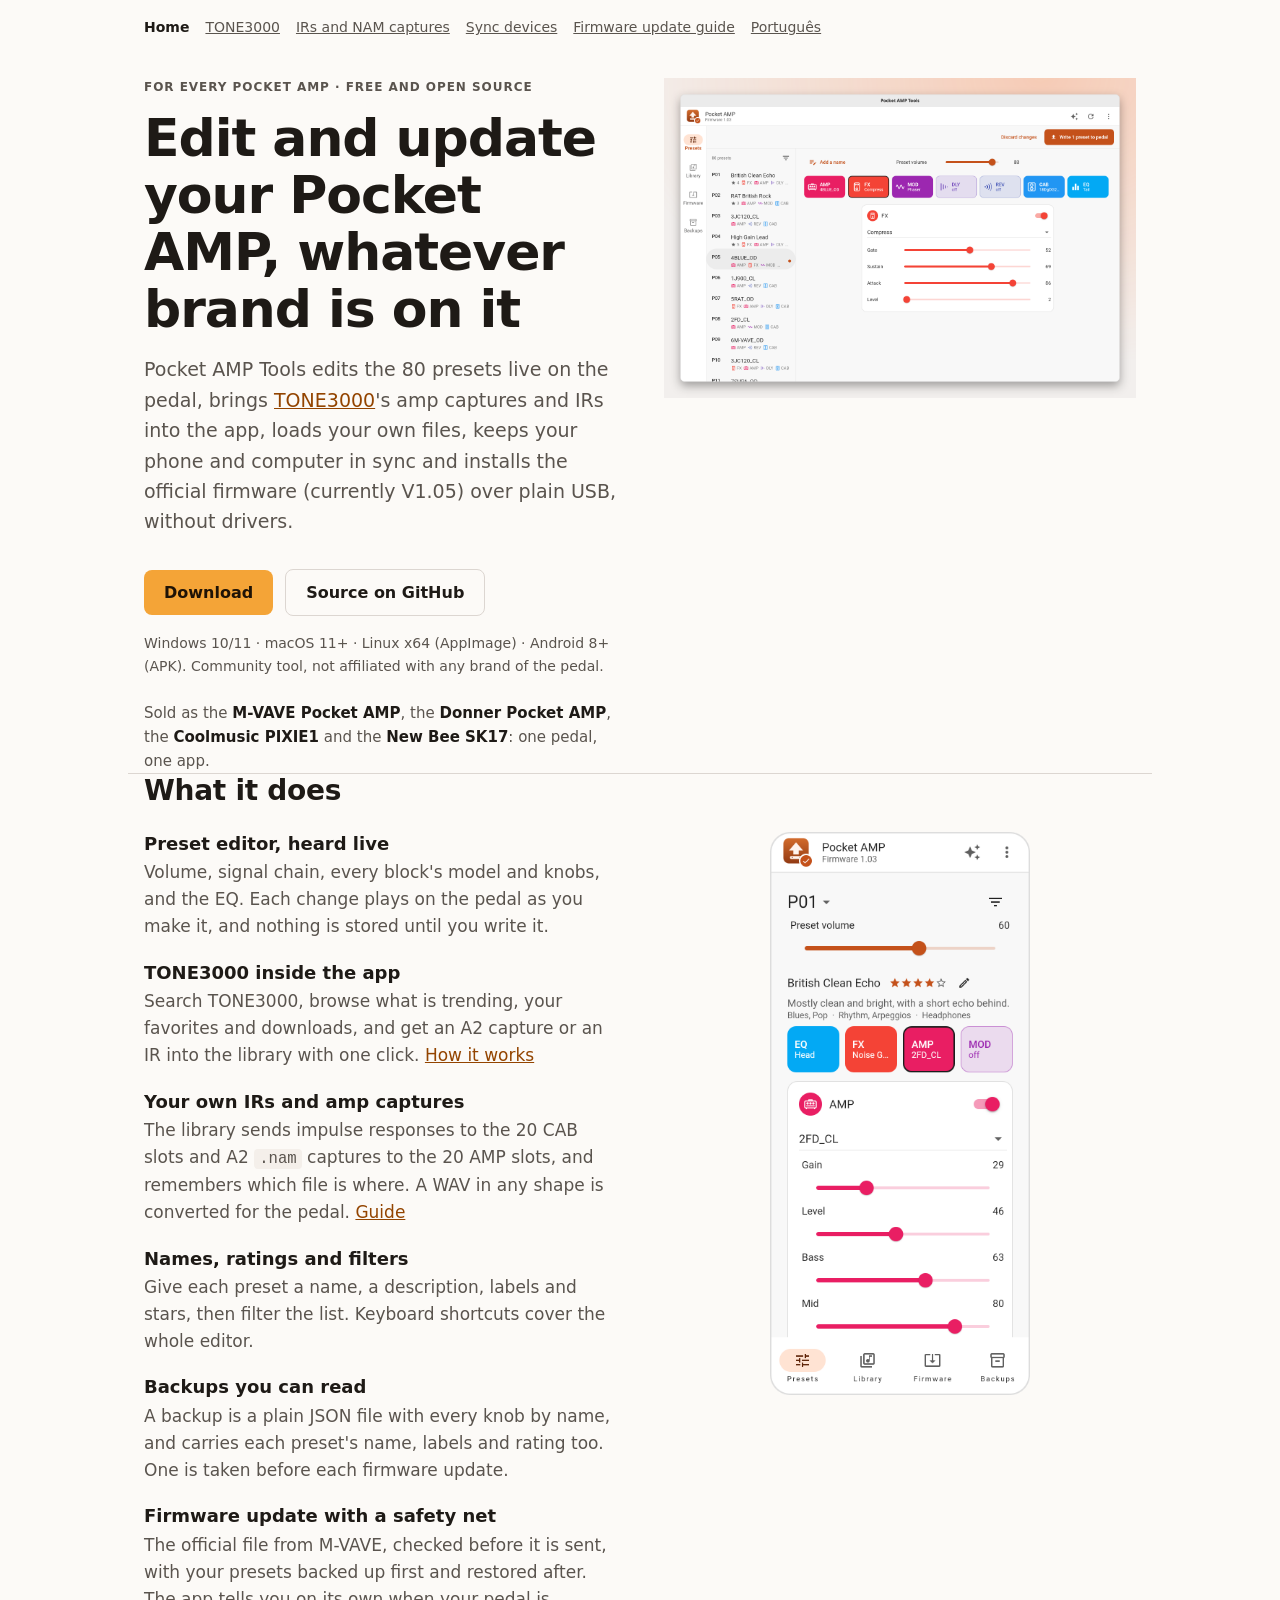
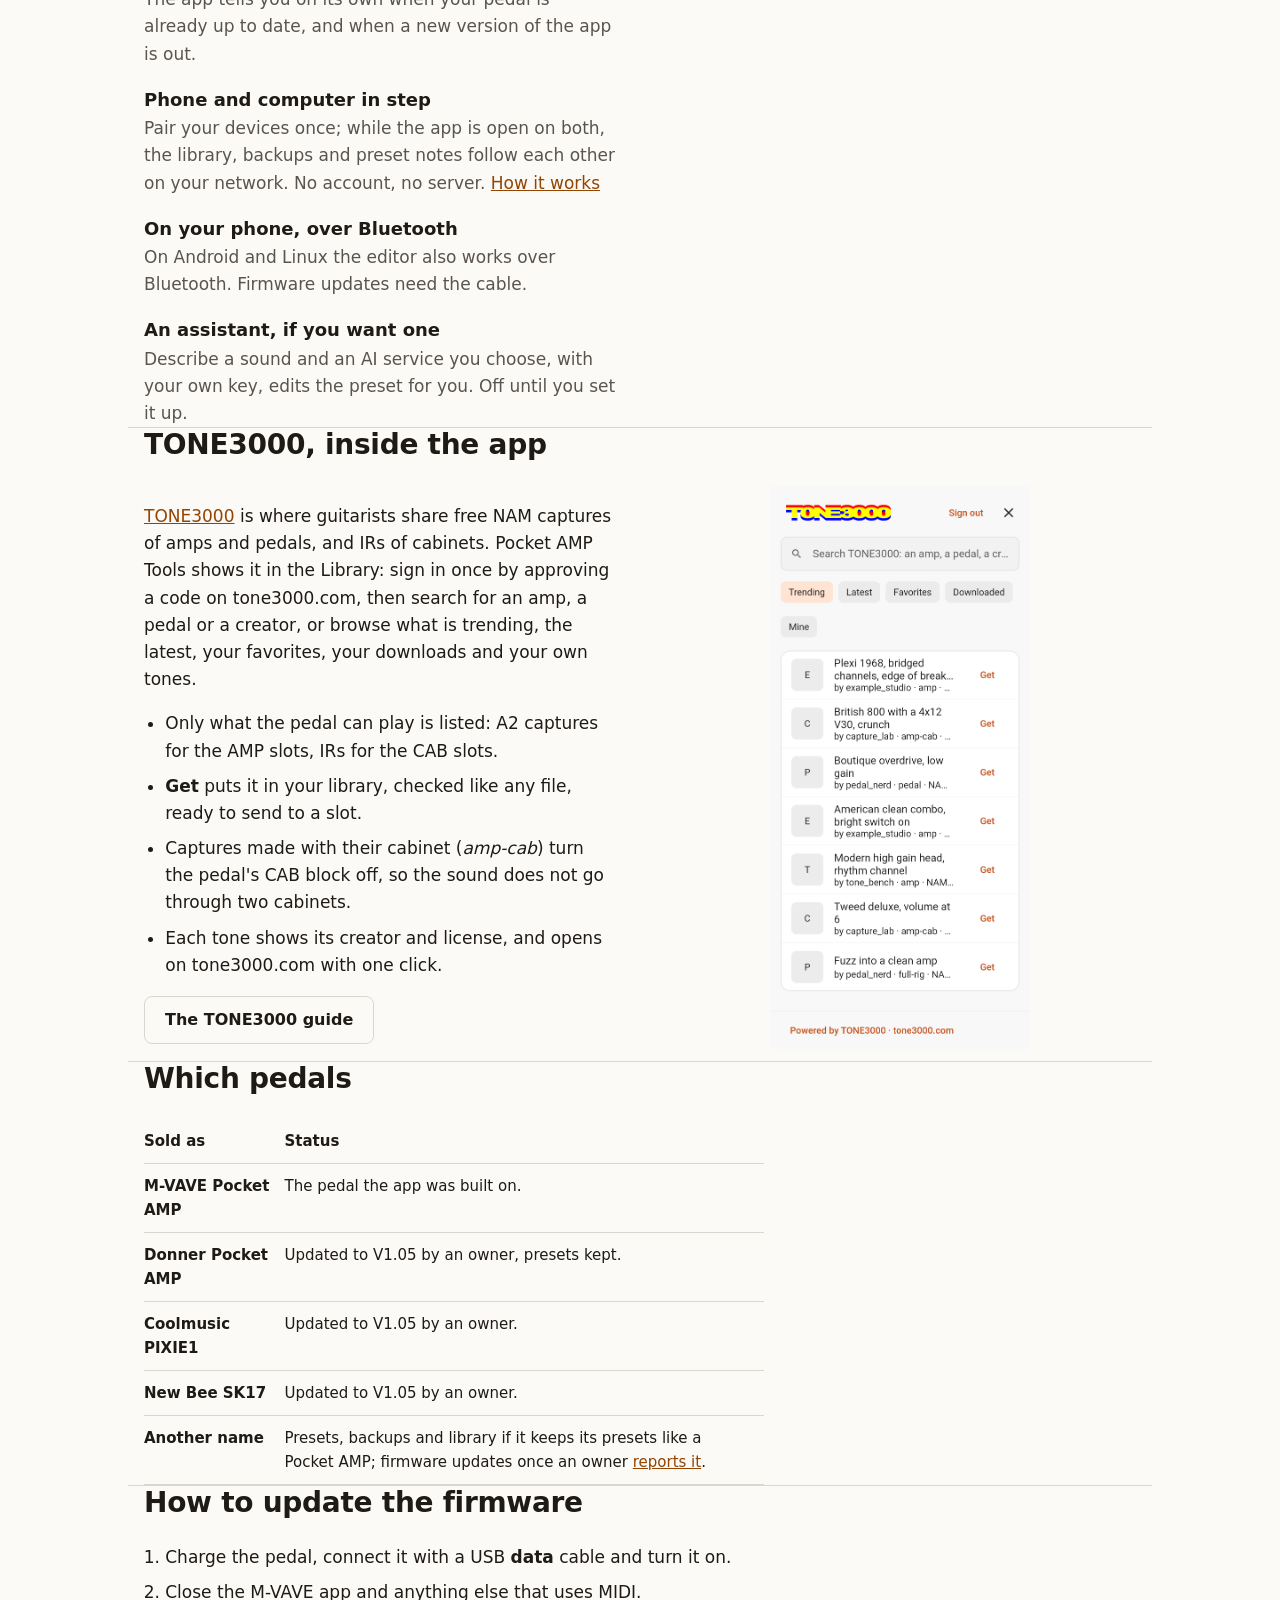
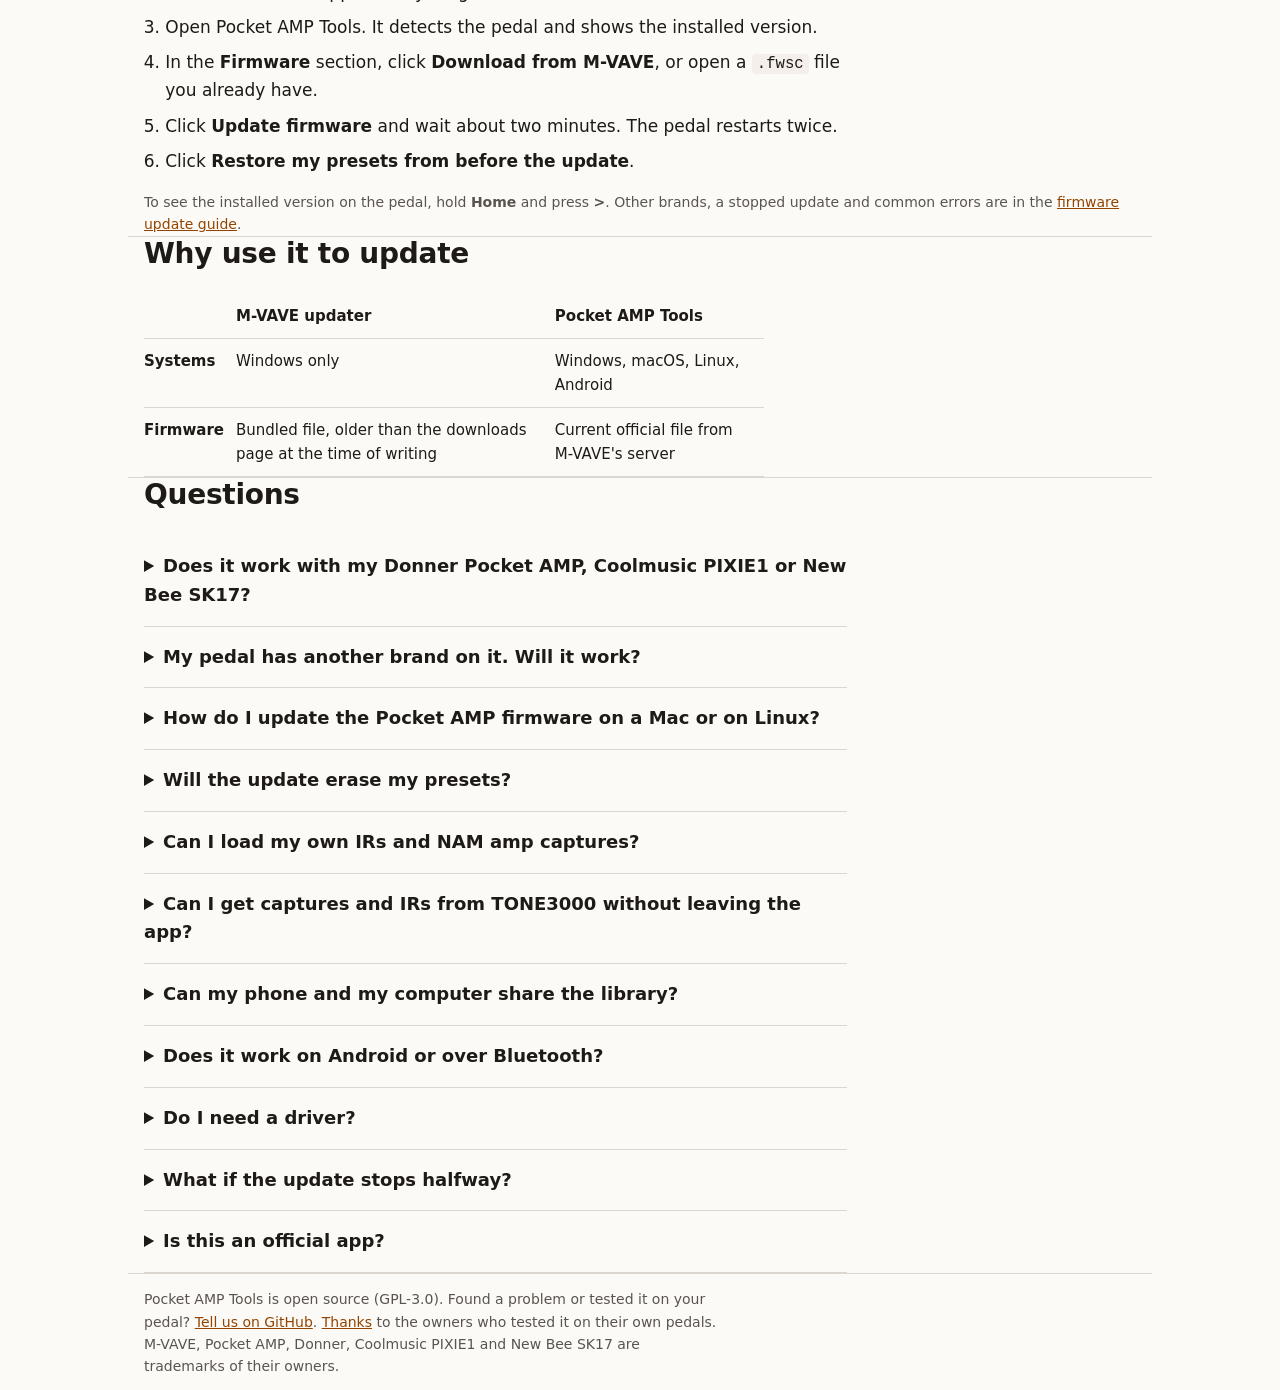
==== commit c3aad836: "docs: cover TONE3000, device sync and the 0.7.0 news on the site New TONE3000 and sync guides in Eng" ====
--- a/docs/index.html
+++ b/docs/index.html
@@ -4,7 +4,7 @@
 <meta charset="utf-8">
 <meta name="viewport" content="width=device-width, initial-scale=1">
 <title>Pocket AMP editor and firmware update: M-VAVE, Donner, PIXIE1, SK17 · Pocket AMP Tools</title>
-<meta name="description" content="Free, open source app for the Pocket AMP guitar pedal, whatever brand is on it: M-VAVE, Donner, Coolmusic PIXIE1 or New Bee SK17. Edit presets live, load your own IRs and NAM captures, back up, and update the firmware to V1.05 from macOS, Linux, Windows or Android.">
+<meta name="description" content="Free, open source app for the Pocket AMP guitar pedal, whatever brand is on it: M-VAVE, Donner, Coolmusic PIXIE1 or New Bee SK17. Edit presets live, get NAM captures and IRs from TONE3000 inside the app, keep your phone and computer in sync, back up, and update the firmware to V1.05 from macOS, Linux, Windows or Android.">
 <link rel="canonical" href="https://vitoramaral10.github.io/pocket-amp-tools/">
 <link rel="alternate" hreflang="en" href="https://vitoramaral10.github.io/pocket-amp-tools/">
 <link rel="alternate" hreflang="pt-BR" href="https://vitoramaral10.github.io/pocket-amp-tools/pt-br/">
@@ -25,10 +25,10 @@
     {
       "@type": "SoftwareApplication",
       "name": "Pocket AMP Tools",
-      "description": "Preset editor, IR and amp capture library, backups and firmware updater for the Pocket AMP guitar pedal, sold as the M-VAVE Pocket AMP, Donner Pocket AMP, Coolmusic PIXIE1 and New Bee SK17.",
+      "description": "Preset editor, IR and amp capture library with TONE3000 built in, device sync, backups and firmware updater for the Pocket AMP guitar pedal, sold as the M-VAVE Pocket AMP, Donner Pocket AMP, Coolmusic PIXIE1 and New Bee SK17.",
       "applicationCategory": "MultimediaApplication",
       "operatingSystem": "Windows 10, Windows 11, macOS 11+, Linux, Android 8+",
-      "softwareVersion": "0.5.0",
+      "softwareVersion": "0.7.0",
       "license": "https://www.gnu.org/licenses/gpl-3.0.html",
       "offers": {
         "@type": "Offer",
@@ -79,7 +79,23 @@
           "name": "Can I load my own IRs and NAM amp captures?",
           "acceptedAnswer": {
             "@type": "Answer",
-            "text": "Yes. The Library section sends a WAV impulse response (44.1 kHz, mono, 24-bit, 2048 samples) to any of the 20 CAB slots and an A2 .nam capture from TONE3000 to any of the 20 AMP slots, and remembers which file went to which slot."
+            "text": "Yes. The Library section sends an impulse response to any of the 20 CAB slots and an A2 .nam capture to any of the 20 AMP slots, and remembers which file went to which slot. A WAV in any shape is converted to the one the pedal takes (44.1 kHz, mono, 24-bit, 2048 samples) when it is added."
+          }
+        },
+        {
+          "@type": "Question",
+          "name": "Can I get captures and IRs from TONE3000 without leaving the app?",
+          "acceptedAnswer": {
+            "@type": "Answer",
+            "text": "Yes. Sign in with your TONE3000 account by approving a code on tone3000.com; the app never sees your password. Then browse what is trending and latest, your favorites, downloads and your own tones, or search all of TONE3000, and Get puts the A2 capture or IR in the library, ready to send to a slot."
+          }
+        },
+        {
+          "@type": "Question",
+          "name": "Can my phone and my computer share the library?",
+          "acceptedAnswer": {
+            "@type": "Answer",
+            "text": "Yes. Pair them once on the Sync page by checking the same six-digit code on both. While the app is open on both, on the same network, the library, backups and preset names, notes and ratings stay the same on each, by themselves. No account or server; everything is encrypted between the two devices."
           }
         },
         {
@@ -124,8 +140,10 @@
 <body>
 <nav class="wrap nav" aria-label="Site">
   <a href="./" aria-current="page">Home</a>
+  <a href="tone3000.html">TONE3000</a>
+  <a href="ir-nam.html">IRs and NAM captures</a>
+  <a href="sync.html">Sync devices</a>
   <a href="firmware-update.html">Firmware update guide</a>
-  <a href="ir-nam.html">IRs and NAM captures</a>
   <a href="pt-br/" lang="pt-BR" hreflang="pt-BR">Português</a>
 </nav>
 <main>
@@ -134,7 +152,7 @@
       <div>
         <p class="eyebrow">For every Pocket AMP · free and open source</p>
         <h1>Edit and update your Pocket AMP, whatever brand is on it</h1>
-        <p class="lead prose">Pocket AMP Tools edits the 80 presets live on the pedal, loads your own IRs and amp captures, keeps backups and installs the official firmware (currently V1.05) over plain USB, without drivers.</p>
+        <p class="lead prose">Pocket AMP Tools edits the 80 presets live on the pedal, brings <a href="tone3000.html">TONE3000</a>'s amp captures and IRs into the app, loads your own files, keeps your phone and computer in sync and installs the official firmware (currently V1.05) over plain USB, without drivers.</p>
         <div class="actions">
           <a class="btn btn-primary" href="https://github.com/vitoramaral10/pocket-amp-tools/releases">Download</a>
           <a class="btn btn-secondary" href="https://github.com/vitoramaral10/pocket-amp-tools">Source on GitHub</a>
@@ -155,14 +173,18 @@
       <ul class="features prose">
         <li><h3>Preset editor, heard live</h3>
           <p>Volume, signal chain, every block's model and knobs, and the EQ. Each change plays on the pedal as you make it, and nothing is stored until you write it.</p></li>
+        <li><h3>TONE3000 inside the app</h3>
+          <p>Search TONE3000, browse what is trending, your favorites and downloads, and get an A2 capture or an IR into the library with one click. <a href="tone3000.html">How it works</a></p></li>
         <li><h3>Your own IRs and amp captures</h3>
-          <p>The library sends WAV impulse responses to the 20 CAB slots and A2 <code>.nam</code> captures to the 20 AMP slots, and remembers which file is where.</p></li>
+          <p>The library sends impulse responses to the 20 CAB slots and A2 <code>.nam</code> captures to the 20 AMP slots, and remembers which file is where. A WAV in any shape is converted for the pedal. <a href="ir-nam.html">Guide</a></p></li>
         <li><h3>Names, ratings and filters</h3>
           <p>Give each preset a name, a description, labels and stars, then filter the list. Keyboard shortcuts cover the whole editor.</p></li>
         <li><h3>Backups you can read</h3>
           <p>A backup is a plain JSON file with every knob by name, and carries each preset's name, labels and rating too. One is taken before each firmware update.</p></li>
         <li><h3>Firmware update with a safety net</h3>
-          <p>The official file from M-VAVE, checked before it is sent, with your presets backed up first and restored after.</p></li>
+          <p>The official file from M-VAVE, checked before it is sent, with your presets backed up first and restored after. The app tells you on its own when your pedal is already up to date, and when a new version of the app is out.</p></li>
+        <li><h3>Phone and computer in step</h3>
+          <p>Pair your devices once; while the app is open on both, the library, backups and preset notes follow each other on your network. No account, no server. <a href="sync.html">How it works</a></p></li>
         <li><h3>On your phone, over Bluetooth</h3>
           <p>On Android and Linux the editor also works over Bluetooth. Firmware updates need the cable.</p></li>
         <li><h3>An assistant, if you want one</h3>
@@ -171,6 +193,26 @@
       <picture>
         <source srcset="screenshot-phone-dark.png" media="(prefers-color-scheme: dark)">
         <img class="phone" src="screenshot-phone-light.png" width="720" height="1560" loading="lazy" alt="Pocket AMP Tools on a phone: a preset with its name and rating, the signal chain and the knobs of the AMP block">
+      </picture>
+    </div>
+  </section>
+
+  <section class="wrap">
+    <h2>TONE3000, inside the app</h2>
+    <div class="grid">
+      <div class="prose">
+        <p><a href="https://www.tone3000.com">TONE3000</a> is where guitarists share free NAM captures of amps and pedals, and IRs of cabinets. Pocket AMP Tools shows it in the Library: sign in once by approving a code on tone3000.com, then search for an amp, a pedal or a creator, or browse what is trending, the latest, your favorites, your downloads and your own tones.</p>
+        <ul>
+          <li>Only what the pedal can play is listed: A2 captures for the AMP slots, IRs for the CAB slots.</li>
+          <li><strong>Get</strong> puts it in your library, checked like any file, ready to send to a slot.</li>
+          <li>Captures made with their cabinet (<em>amp-cab</em>) turn the pedal's CAB block off, so the sound does not go through two cabinets.</li>
+          <li>Each tone shows its creator and license, and opens on tone3000.com with one click.</li>
+        </ul>
+        <p><a class="btn btn-secondary" href="tone3000.html">The TONE3000 guide</a></p>
+      </div>
+      <picture>
+        <source srcset="tone3000-phone-dark.png" media="(prefers-color-scheme: dark)">
+        <img class="phone" src="tone3000-phone-light.png" width="1170" height="2532" loading="lazy" alt="TONE3000 inside Pocket AMP Tools on a phone: the search box, the Trending, Latest, Favorites, Downloaded and Mine lists, and tones with their creator, kind and license, each with a Get button (example tones)">
       </picture>
     </div>
   </section>
@@ -225,7 +267,11 @@
       <details><summary>Will the update erase my presets?</summary>
         <p>A firmware update can overwrite some presets and their EQ. The app backs up all 80 presets and their EQ before updating, and restores only what changed. You can also save a backup to a file at any time.</p></details>
       <details><summary>Can I load my own IRs and NAM amp captures?</summary>
-        <p>Yes. The <strong>Library</strong> section sends a WAV impulse response (44.1 kHz, mono, 24-bit, 2048 samples) to any of the 20 CAB slots, and an A2 <code>.nam</code> capture from TONE3000 to any of the 20 AMP slots. The pedal cannot give a file back, so the app remembers which one went to which slot.</p></details>
+        <p>Yes. The <strong>Library</strong> section sends an impulse response to any of the 20 CAB slots and an A2 <code>.nam</code> capture to any of the 20 AMP slots. A WAV in any shape (another sample rate, stereo, 16-bit, longer) is converted to the one the pedal takes when you add it. The pedal cannot give a file back, so the app remembers which one went to which slot. <a href="ir-nam.html">The IR and NAM guide</a> has the details.</p></details>
+      <details><summary>Can I get captures and IRs from TONE3000 without leaving the app?</summary>
+        <p>Yes. In the <strong>Library</strong>, <strong>Get captures from TONE3000</strong> (or <strong>Get IRs from TONE3000</strong>) signs you in by approving a code on tone3000.com, so the app never sees your password. Then search all of TONE3000 or browse the lists, and <strong>Get</strong> puts the file in your library. <a href="tone3000.html">The TONE3000 guide</a></p></details>
+      <details><summary>Can my phone and my computer share the library?</summary>
+        <p>Yes. Pair them once on the <strong>Sync devices</strong> page by checking the same six-digit code on both screens. While the app is open on both, on the same network, the library, backups and preset names, notes and ratings stay the same on each, by themselves. No account or server: the devices talk to each other, encrypted. <a href="sync.html">How sync works</a></p></details>
       <details><summary>Does it work on Android or over Bluetooth?</summary>
         <p>Yes. On Android 8 or newer and on Linux the app reaches the pedal over Bluetooth to read, edit and write presets. Firmware updates always need the USB cable (an OTG cable on a phone). Windows and macOS use USB only.</p></details>
       <details><summary>Do I need a driver?</summary>
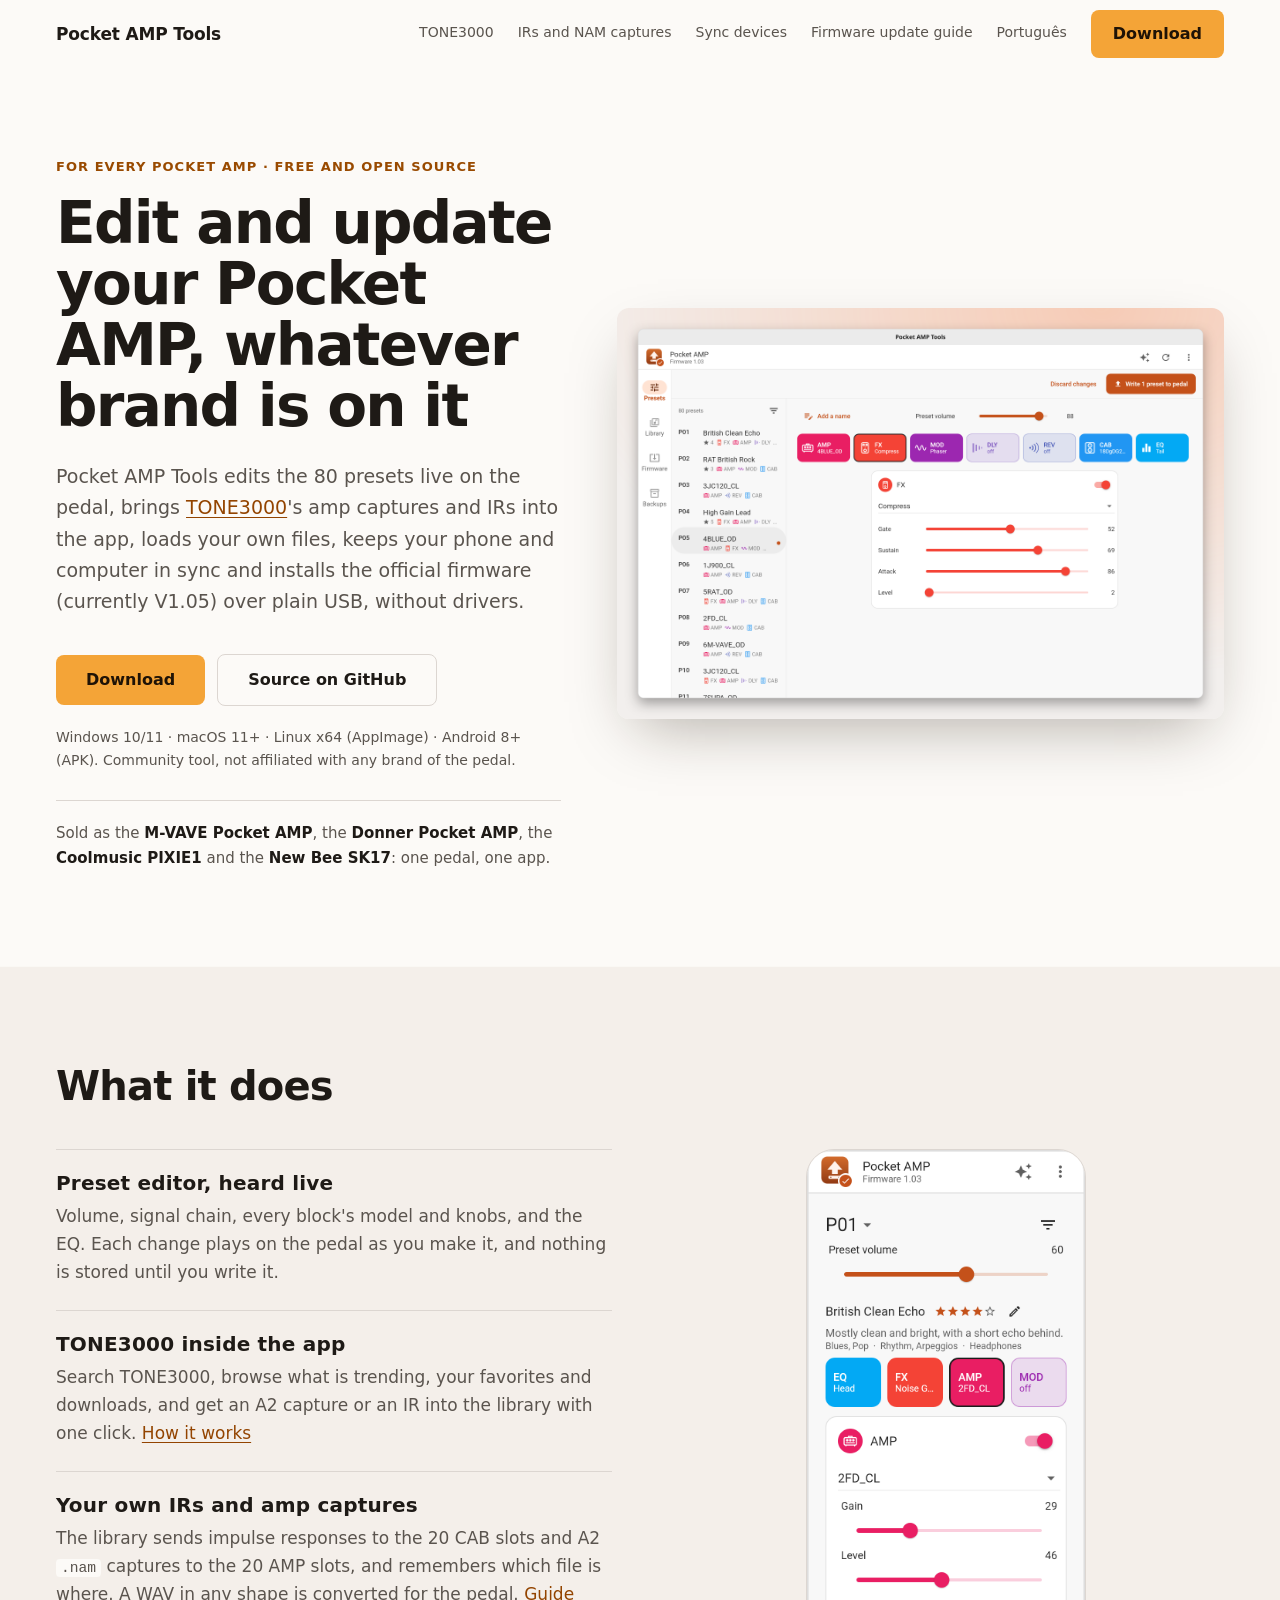
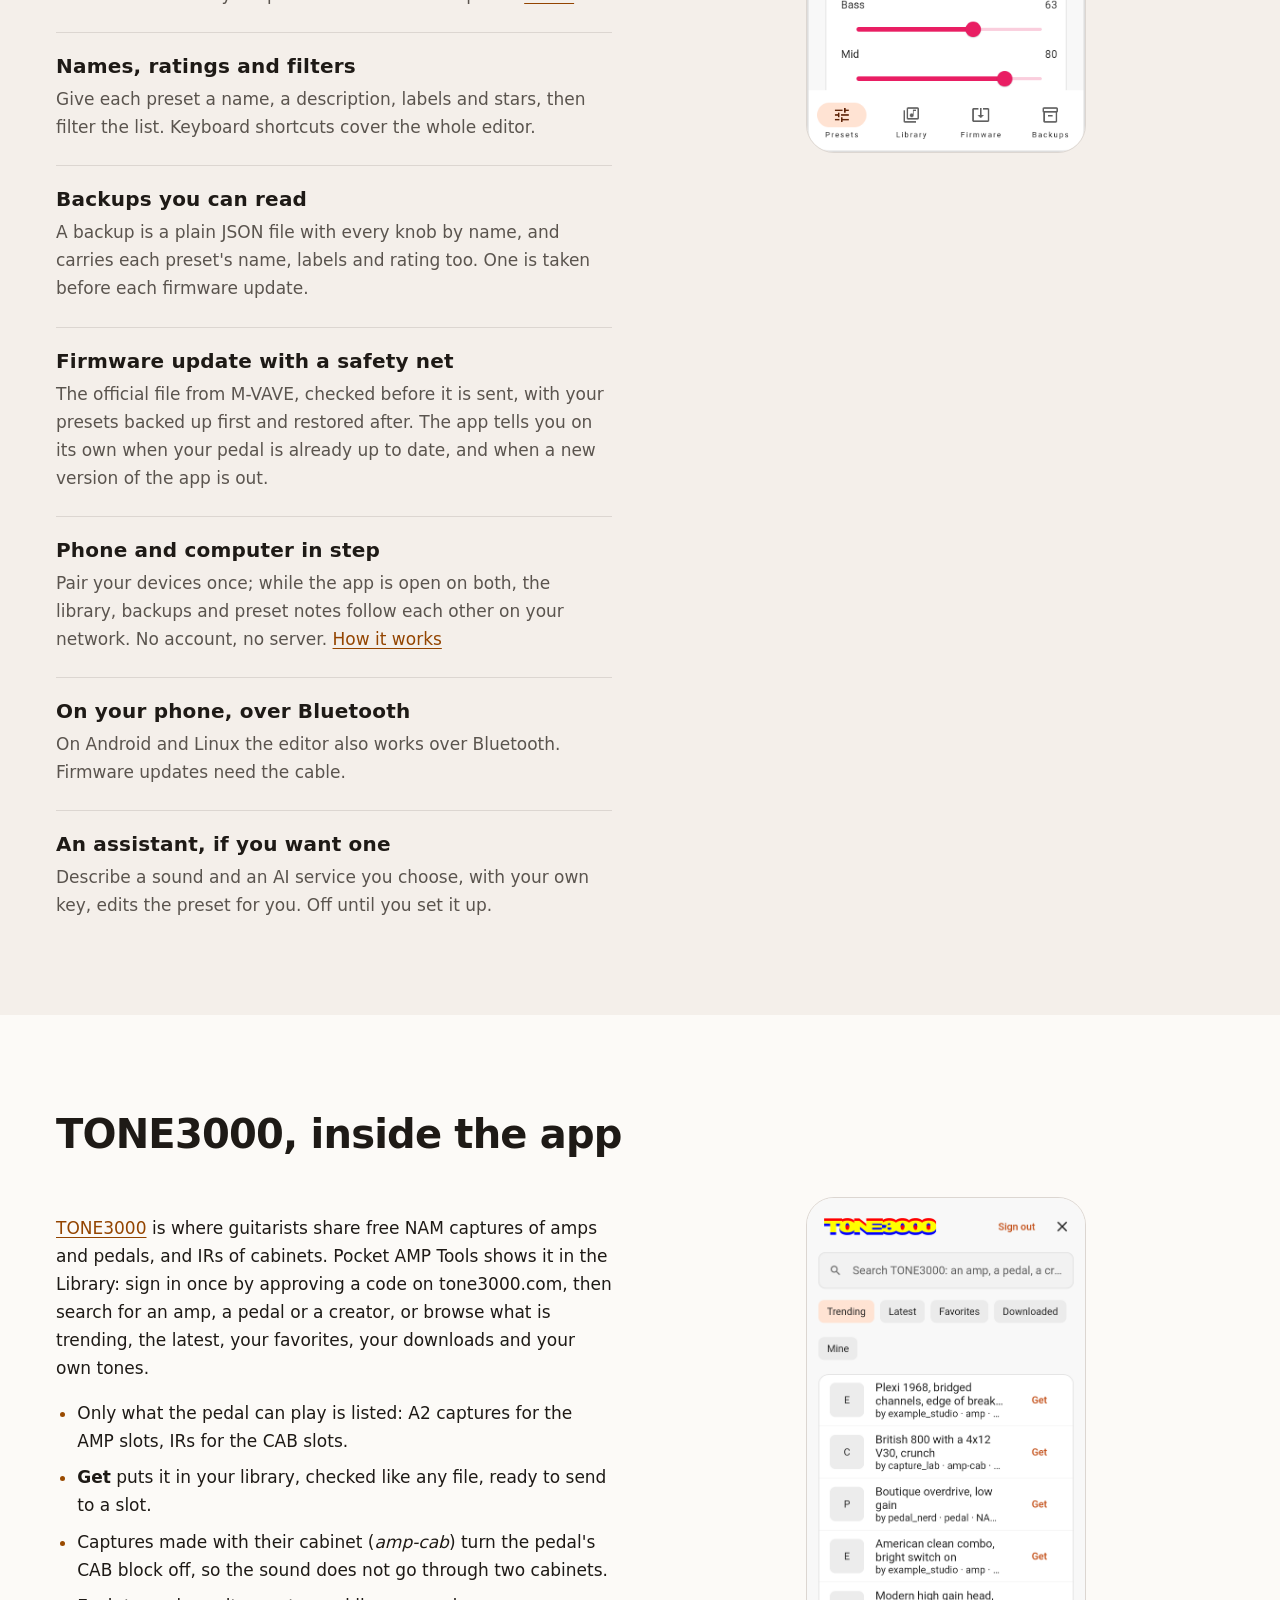
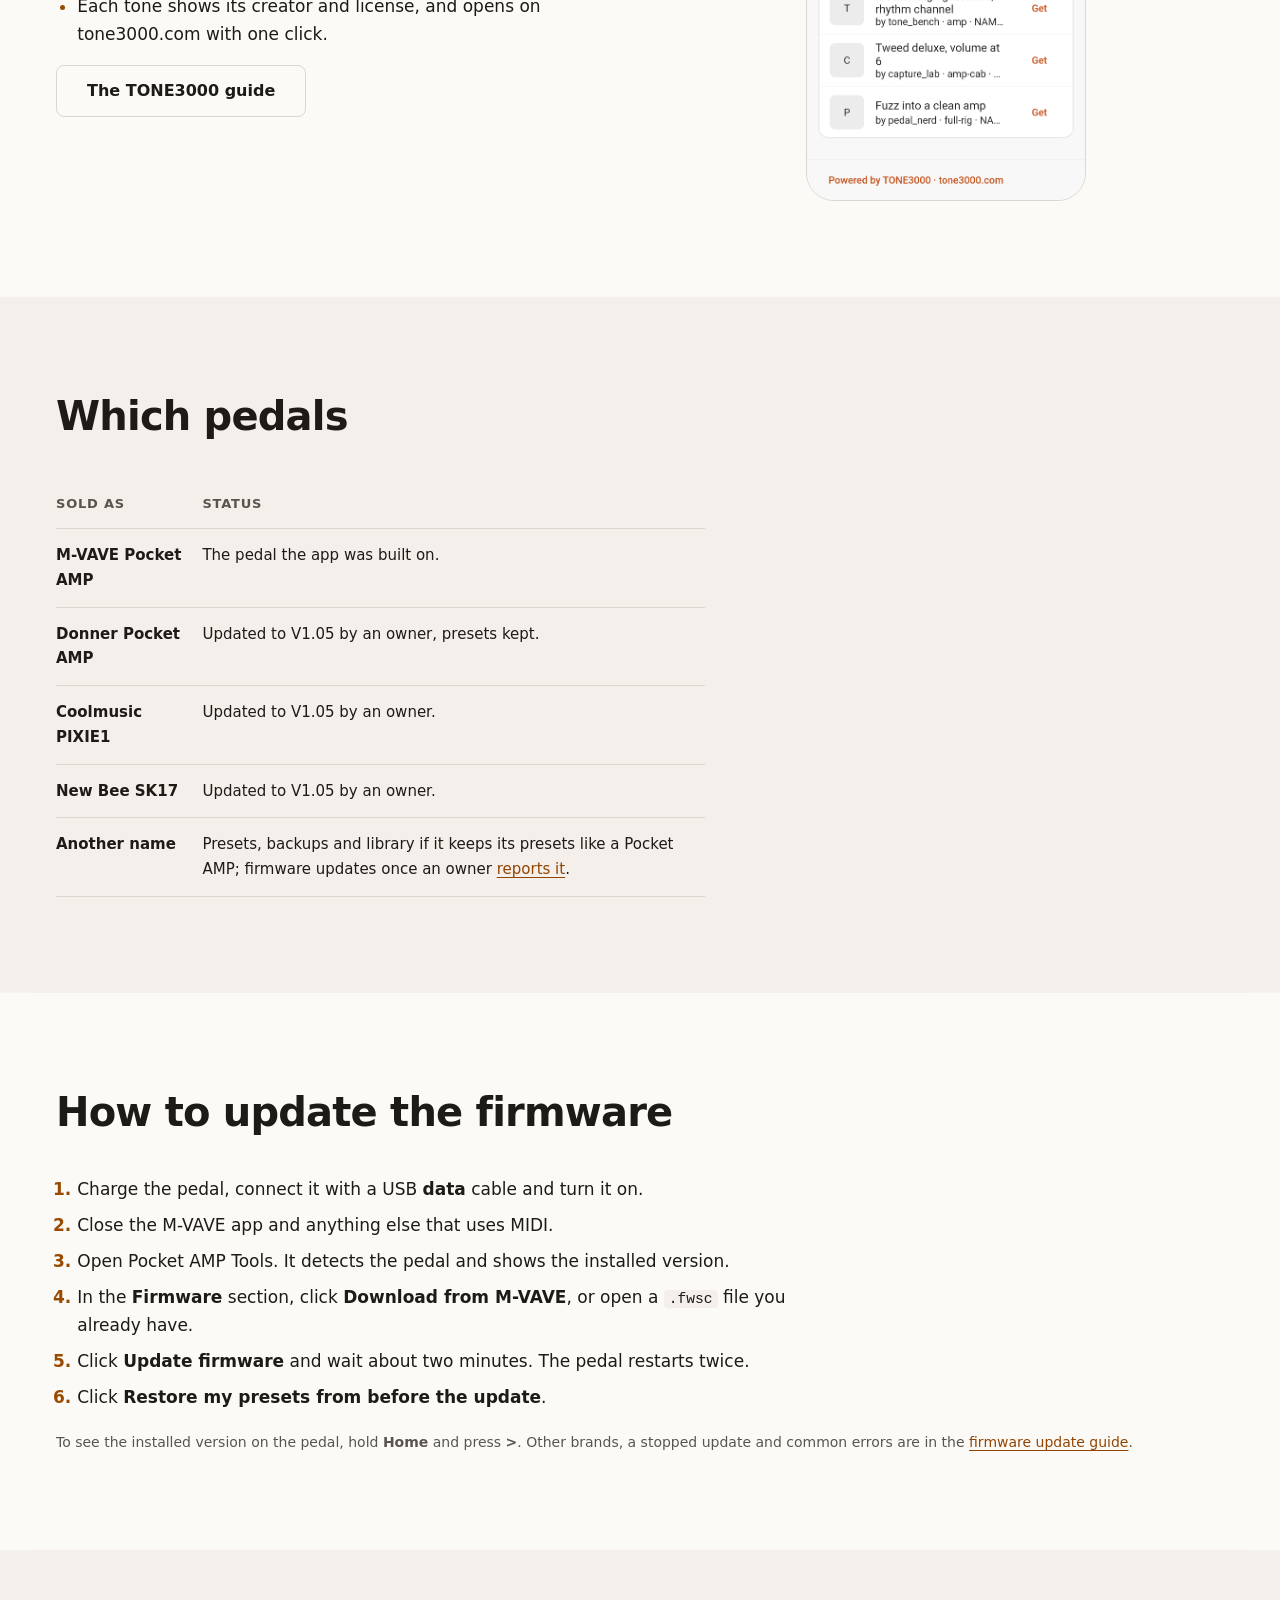
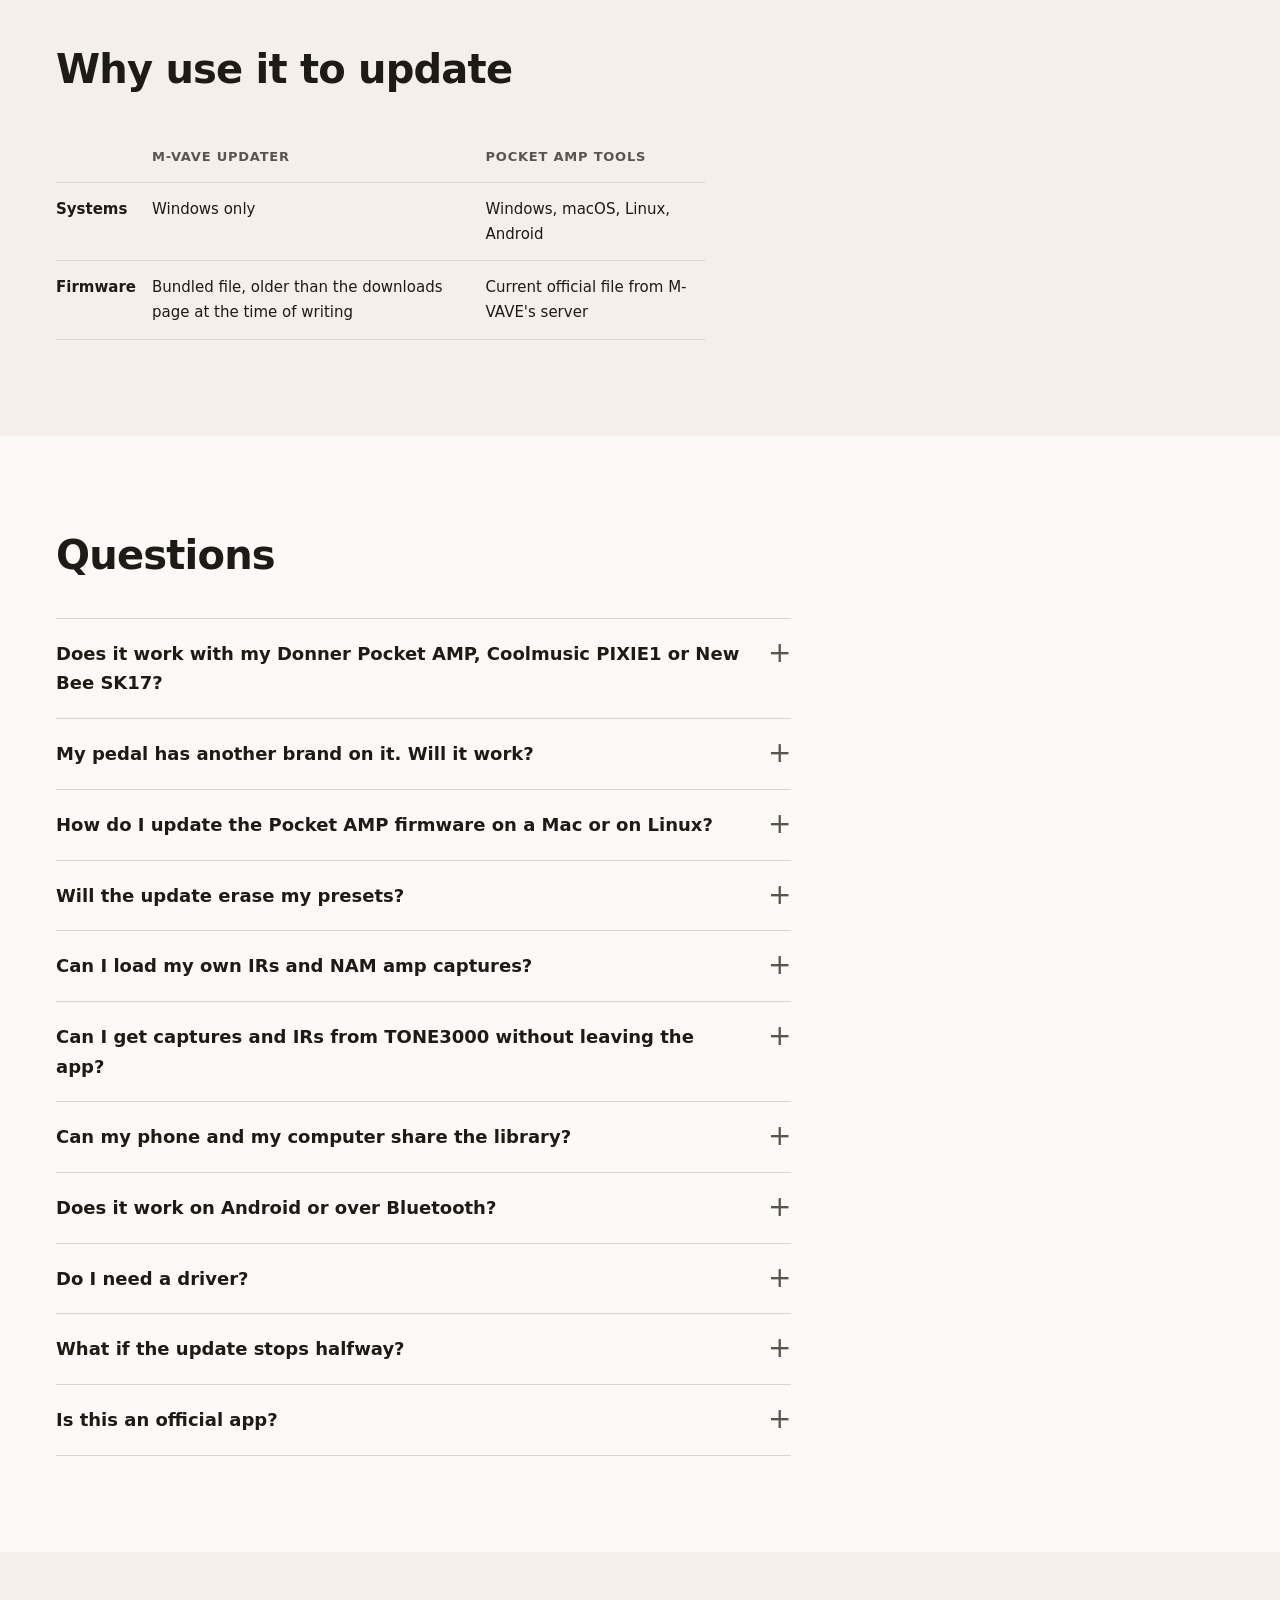
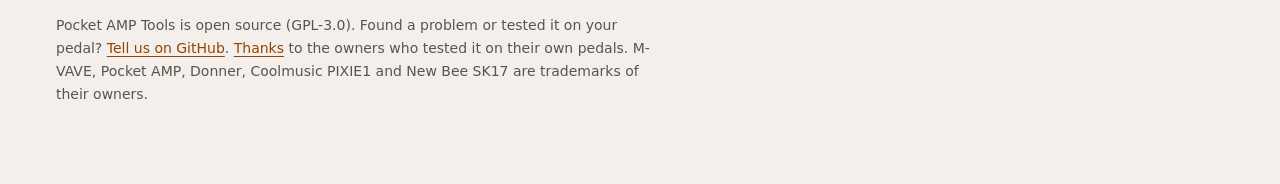
==== commit f8ead9b5: "feat(site): refresh the look with a sticky bar, wide hero and banded sections Sticky top bar with th" ====
--- a/docs/index.html
+++ b/docs/index.html
@@ -139,12 +139,13 @@
 </head>
 <body>
 <nav class="wrap nav" aria-label="Site">
-  <a href="./" aria-current="page">Home</a>
+  <a class="brand" href="./" aria-current="page">Pocket AMP Tools</a>
   <a href="tone3000.html">TONE3000</a>
   <a href="ir-nam.html">IRs and NAM captures</a>
   <a href="sync.html">Sync devices</a>
   <a href="firmware-update.html">Firmware update guide</a>
   <a href="pt-br/" lang="pt-BR" hreflang="pt-BR">Português</a>
+  <a class="btn btn-primary" href="https://github.com/vitoramaral10/pocket-amp-tools/releases/latest">Download</a>
 </nav>
 <main>
   <header class="wrap">
--- a/docs/style.css
+++ b/docs/style.css
@@ -1,83 +1,148 @@
+/* Sticky bar, wide hero and alternating bands; colors are the app's own amber. */
 :root {
   --bg: oklch(0.985 0.004 70);
   --surface: oklch(0.955 0.008 70);
   --content: oklch(0.22 0.01 70);
   --content-muted: oklch(0.45 0.012 70);
   --border: oklch(0.88 0.01 70);
+  --heading-accent: var(--content);
   --accent: oklch(0.78 0.15 70);
   --accent-hover: oklch(0.72 0.15 70);
   --accent-fg: oklch(0.2 0.03 70);
+  --accent-text: oklch(0.5 0.13 55);
   --link: oklch(0.48 0.13 55);
   --ring: oklch(0.55 0.15 55);
+  --bar: var(--bg);
+  --bar-fg: var(--content);
+  --bar-muted: var(--content-muted);
   --radius: 8px;
+  --mono: ui-monospace, "SF Mono", "Cascadia Mono", "Roboto Mono", Menlo, Consolas, monospace;
+  --display: system-ui, -apple-system, "Segoe UI", Roboto, sans-serif;
 }
 @media (prefers-color-scheme: dark) {
   :root {
     --bg: oklch(0.17 0.006 70);
-    --surface: oklch(0.22 0.008 70);
+    --surface: oklch(0.21 0.008 70);
     --content: oklch(0.93 0.006 70);
     --content-muted: oklch(0.72 0.01 70);
     --border: oklch(0.32 0.01 70);
     --accent: oklch(0.8 0.13 70);
     --accent-hover: oklch(0.85 0.12 70);
+    --accent-text: oklch(0.82 0.11 70);
     --link: oklch(0.82 0.11 70);
     --ring: oklch(0.82 0.11 70);
   }
 }
 * { box-sizing: border-box; }
+html { scroll-padding-top: 80px; }
 body {
   margin: 0;
   background: var(--bg);
   color: var(--content);
-  font: 400 17px/1.6 system-ui, -apple-system, "Segoe UI", Roboto, sans-serif;
+  font: 400 17px/1.65 system-ui, -apple-system, "Segoe UI", Roboto, sans-serif;
 }
-.wrap { max-width: 64rem; margin: 0 auto; padding: 0 16px; }
-.prose { max-width: 65ch; }
-a { color: var(--link); }
-a:focus-visible, summary:focus-visible { outline: 2px solid var(--ring); outline-offset: 3px; border-radius: 4px; }
-header { padding: 64px 0 48px; }
-.eyebrow { font-size: 12px; font-weight: 600; letter-spacing: .08em; text-transform: uppercase; color: var(--content-muted); margin: 0 0 12px; }
-h1 { font-size: clamp(32px, 5vw, 52px); line-height: 1.1; letter-spacing: -.02em; font-weight: 700; margin: 0 0 16px; max-width: 20ch; }
-.lead { font-size: 19px; color: var(--content-muted); margin: 0 0 32px; }
+.wrap { max-width: 76rem; margin: 0 auto; padding-inline: 24px; }
+.prose { max-width: 68ch; }
+a { color: var(--link); text-underline-offset: 3px; }
+a:focus-visible, summary:focus-visible { outline: 2px solid var(--ring); outline-offset: 3px; }
+
+/* Full-bleed background for a .wrap element: paints past the centered column. */
+.nav, footer, main > section:nth-of-type(odd) { box-shadow: 0 0 0 100vmax var(--band); clip-path: inset(0 -100vmax); background: var(--band); }
+
+/* Sticky product bar */
+.nav {
+  --band: var(--bar);
+  position: sticky; top: 0; z-index: 10;
+  display: flex; flex-wrap: wrap; align-items: center; gap: 8px 24px;
+  min-height: 64px; padding-top: 10px; padding-bottom: 10px;
+  font-size: 14px; color: var(--bar-fg);
+  box-shadow: 0 0 0 100vmax var(--band), 0 1px 0 100vmax var(--border); clip-path: inset(0 -100vmax -1px);
+}
+.nav a { color: var(--bar-muted); text-decoration: none; padding: 6px 0; border-bottom: 2px solid transparent; }
+.nav a:hover { color: var(--bar-fg); }
+.nav a[aria-current] { color: var(--bar-fg); font-weight: 600; border-bottom-color: var(--accent-text); }
+.nav .brand {
+  font-family: var(--display); font-weight: 700; font-size: 17px; letter-spacing: -.01em;
+  color: var(--bar-fg); margin-right: auto; border: 0;
+}
+.nav .brand[aria-current] { border: 0; }
+.nav .btn-primary { color: var(--accent-fg); padding: 10px 22px; border: 0; }
+
+/* Hero */
+header { padding-block: 88px 96px; }
+.eyebrow {
+  font-size: 13px; font-weight: 600; letter-spacing: .08em; text-transform: uppercase;
+  color: var(--accent-text); margin: 0 0 16px;
+}
+h1 {
+  font-family: var(--display); font-size: clamp(34px, 5vw, 58px); line-height: 1.05; letter-spacing: -.03em;
+  font-weight: 800; margin: 0 0 24px; max-width: 16ch;
+}
+.lead { font-size: 19px; color: var(--content-muted); margin: 0 0 36px; }
 .actions { display: flex; flex-wrap: wrap; gap: 12px; align-items: center; }
 .btn {
-  display: inline-flex; align-items: center; min-height: 44px; padding: 10px 20px;
-  border-radius: var(--radius); font-weight: 600; font-size: 16px; text-decoration: none;
-  transition: background-color .15s ease-out;
+  display: inline-flex; align-items: center; justify-content: center; min-height: 48px; padding: 12px 30px;
+  border-radius: var(--radius); font-weight: 600; font-size: 16px;
+  text-decoration: none; transition: background-color .15s ease-out, color .15s ease-out;
 }
 .btn-primary { background: var(--accent); color: var(--accent-fg); }
 .btn-primary:hover { background: var(--accent-hover); }
 .btn-secondary { color: var(--content); border: 1px solid var(--border); }
 .btn-secondary:hover { background: var(--surface); }
 .btn:focus-visible { outline: 2px solid var(--ring); outline-offset: 3px; }
-.note { font-size: 14px; color: var(--content-muted); margin: 16px 0 0; }
-.shot { display: block; width: 100%; max-width: 480px; height: auto; }
-.phone { display: block; width: 100%; max-width: 260px; height: auto; margin: 0 auto; }
-.brands { font-size: 15px; color: var(--content-muted); margin: 24px 0 0; }
+.note { font-size: 14px; color: var(--content-muted); margin: 20px 0 0; }
+.shot { display: block; width: 100%; height: auto; border-radius: 12px; box-shadow: 0 24px 60px -20px oklch(0.2 0.03 70 / .35); }
+.phone { display: block; width: 100%; max-width: 280px; height: auto; margin: 0 auto; border: 1px solid var(--border); border-radius: 28px; }
+.brands { font-size: 15px; color: var(--content-muted); margin: 28px 0 0; padding-top: 20px; border-top: 1px solid var(--border); }
 .brands strong { color: var(--content); font-weight: 600; }
-h3 { font-size: 18px; line-height: 1.3; font-weight: 600; margin: 0 0 4px; }
+
+/* Sections: alternating full-width bands, mono uppercase titles */
+main > section { --band: var(--surface); padding-block: 96px; }
+h2 {
+  font-family: var(--display); font-size: clamp(28px, 3.6vw, 40px); line-height: 1.15; letter-spacing: -.02em;
+  font-weight: 700; color: var(--heading-accent); margin: 0 0 40px;
+}
+h3 { font-family: var(--display); font-size: 20px; line-height: 1.3; font-weight: 700; letter-spacing: .01em; margin: 0 0 6px; }
 .features { list-style: none; padding: 0; }
-.features li + li { margin-top: 20px; }
+.features li { padding-top: 20px; border-top: 1px solid var(--border); }
+.features li + li { margin-top: 24px; }
 .features p { margin: 0; color: var(--content-muted); }
-section { padding: 48px 0; border-top: 1px solid var(--border); }
-h2 { font-size: 28px; line-height: 1.2; letter-spacing: -.01em; font-weight: 600; margin: 0 0 24px; }
-.grid { display: grid; gap: 48px; align-items: start; }
-@media (min-width: 860px) { .grid { grid-template-columns: 1fr 1fr; } }
+.grid { display: grid; gap: 56px; align-items: start; }
+@media (min-width: 860px) {
+  .grid { grid-template-columns: 1fr 1fr; }
+  header .grid { grid-template-columns: 5fr 6fr; align-items: center; }
+}
 ol, ul { padding-left: 1.25em; margin: 0; }
 li + li { margin-top: 8px; }
+li::marker { color: var(--accent-text); font-weight: 600; }
 table { border-collapse: collapse; width: 100%; font-size: 15px; }
-th, td { text-align: left; padding: 10px 12px 10px 0; border-bottom: 1px solid var(--border); vertical-align: top; }
+th, td { text-align: left; padding: 14px 16px 14px 0; border-bottom: 1px solid var(--border); vertical-align: top; }
 th { font-weight: 600; }
-details { border-bottom: 1px solid var(--border); padding: 16px 0; }
-summary { cursor: pointer; font-weight: 600; font-size: 18px; }
+thead th { font-size: 13px; letter-spacing: .06em; text-transform: uppercase; color: var(--content-muted); }
+
+/* Accordions with a +/− marker */
+details { border-bottom: 1px solid var(--border); padding: 20px 0; }
+details:first-of-type { border-top: 1px solid var(--border); }
+summary { cursor: pointer; font-weight: 600; font-size: 18px; list-style: none; display: flex; justify-content: space-between; gap: 24px; }
+summary::-webkit-details-marker { display: none; }
+summary::after { content: "+"; font-weight: 300; font-size: 28px; line-height: 1; color: var(--content-muted); }
+details[open] summary::after { content: "\2212"; }
 details p { margin: 12px 0 0; color: var(--content-muted); }
-footer { padding: 32px 0 64px; border-top: 1px solid var(--border); font-size: 14px; color: var(--content-muted); }
-code { font-size: .92em; background: var(--surface); padding: 1px 5px; border-radius: 4px; }
+
+footer { --band: var(--surface); padding-block: 48px 64px; font-size: 14px; color: var(--bar-muted); }
+footer a { color: var(--link); }
+code { font-family: var(--mono); font-size: .86em; background: var(--surface); padding: 1px 5px; border-radius: 4px; }
+main > section:nth-of-type(odd) code { background: var(--bg); }
+article { padding-bottom: 64px; }
+article h2 { margin-top: 64px; font-size: clamp(24px, 3vw, 32px); margin-bottom: 20px; }
+article p, article ol, article ul { margin-bottom: 16px; }
+pre { background: var(--surface); padding: 14px 18px; overflow-x: auto; font-size: 14px; border-radius: var(--radius); }
+pre code { background: none; padding: 0; }
 @media (prefers-reduced-motion: reduce) { * { transition-duration: .01ms !important; } }
-.nav { padding: 16px 16px 0; margin-bottom: 40px; font-size: 14px; display: flex; flex-wrap: wrap; gap: 8px 16px; }
-.nav a { color: var(--content-muted); }
-.nav a[aria-current] { color: var(--content); font-weight: 600; text-decoration: none; }
-article h2 { margin-top: 40px; font-size: 24px; }
-article p, article ol, article ul { margin-bottom: 16px; }
-pre { background: var(--surface); padding: 12px 16px; border-radius: var(--radius); overflow-x: auto; font-size: 14px; }
-pre code { background: none; padding: 0; }
+@media (max-width: 640px) {
+  .nav { position: static; gap: 4px 16px; }
+  .nav .brand { order: -2; font-size: 16px; }
+  .nav .btn-primary { order: -1; min-height: 40px; padding: 8px 14px; font-size: 14px; }
+  header { padding-block: 48px 64px; }
+  main > section { padding-block: 64px; }
+}
